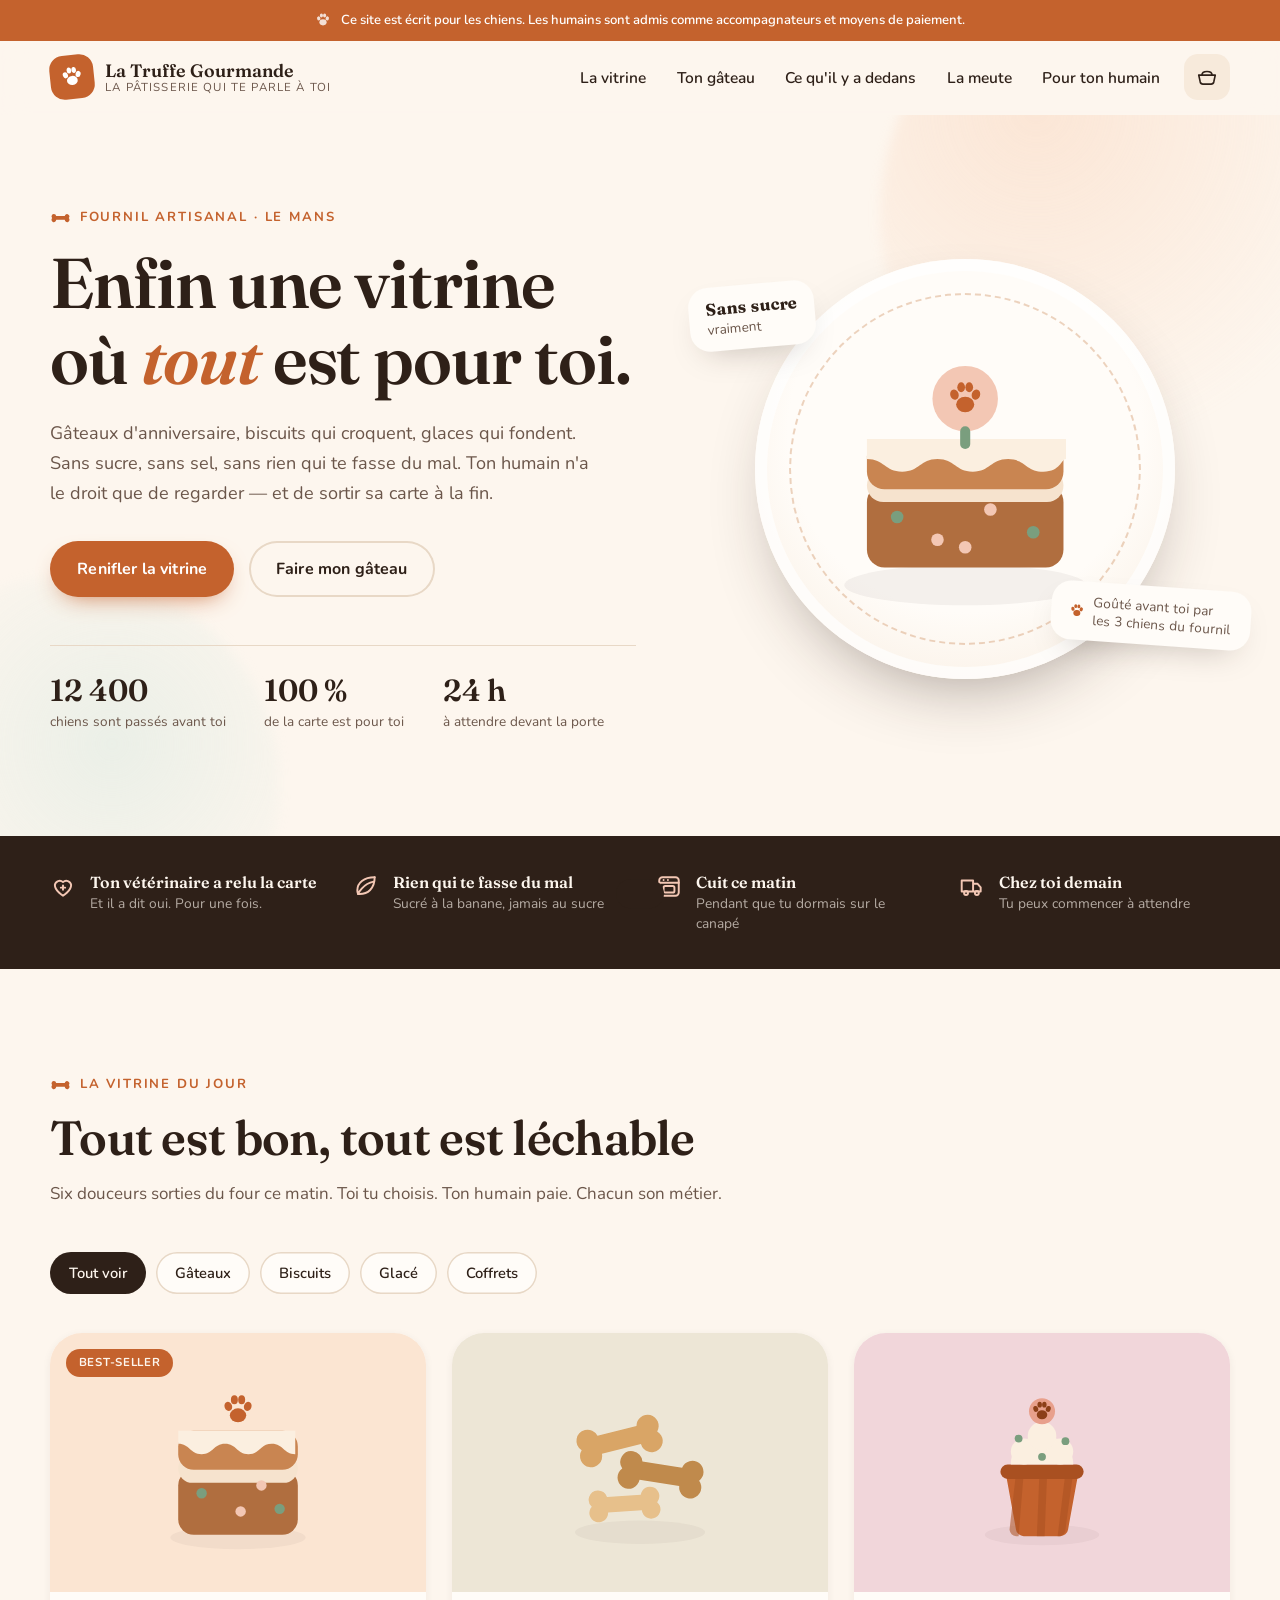
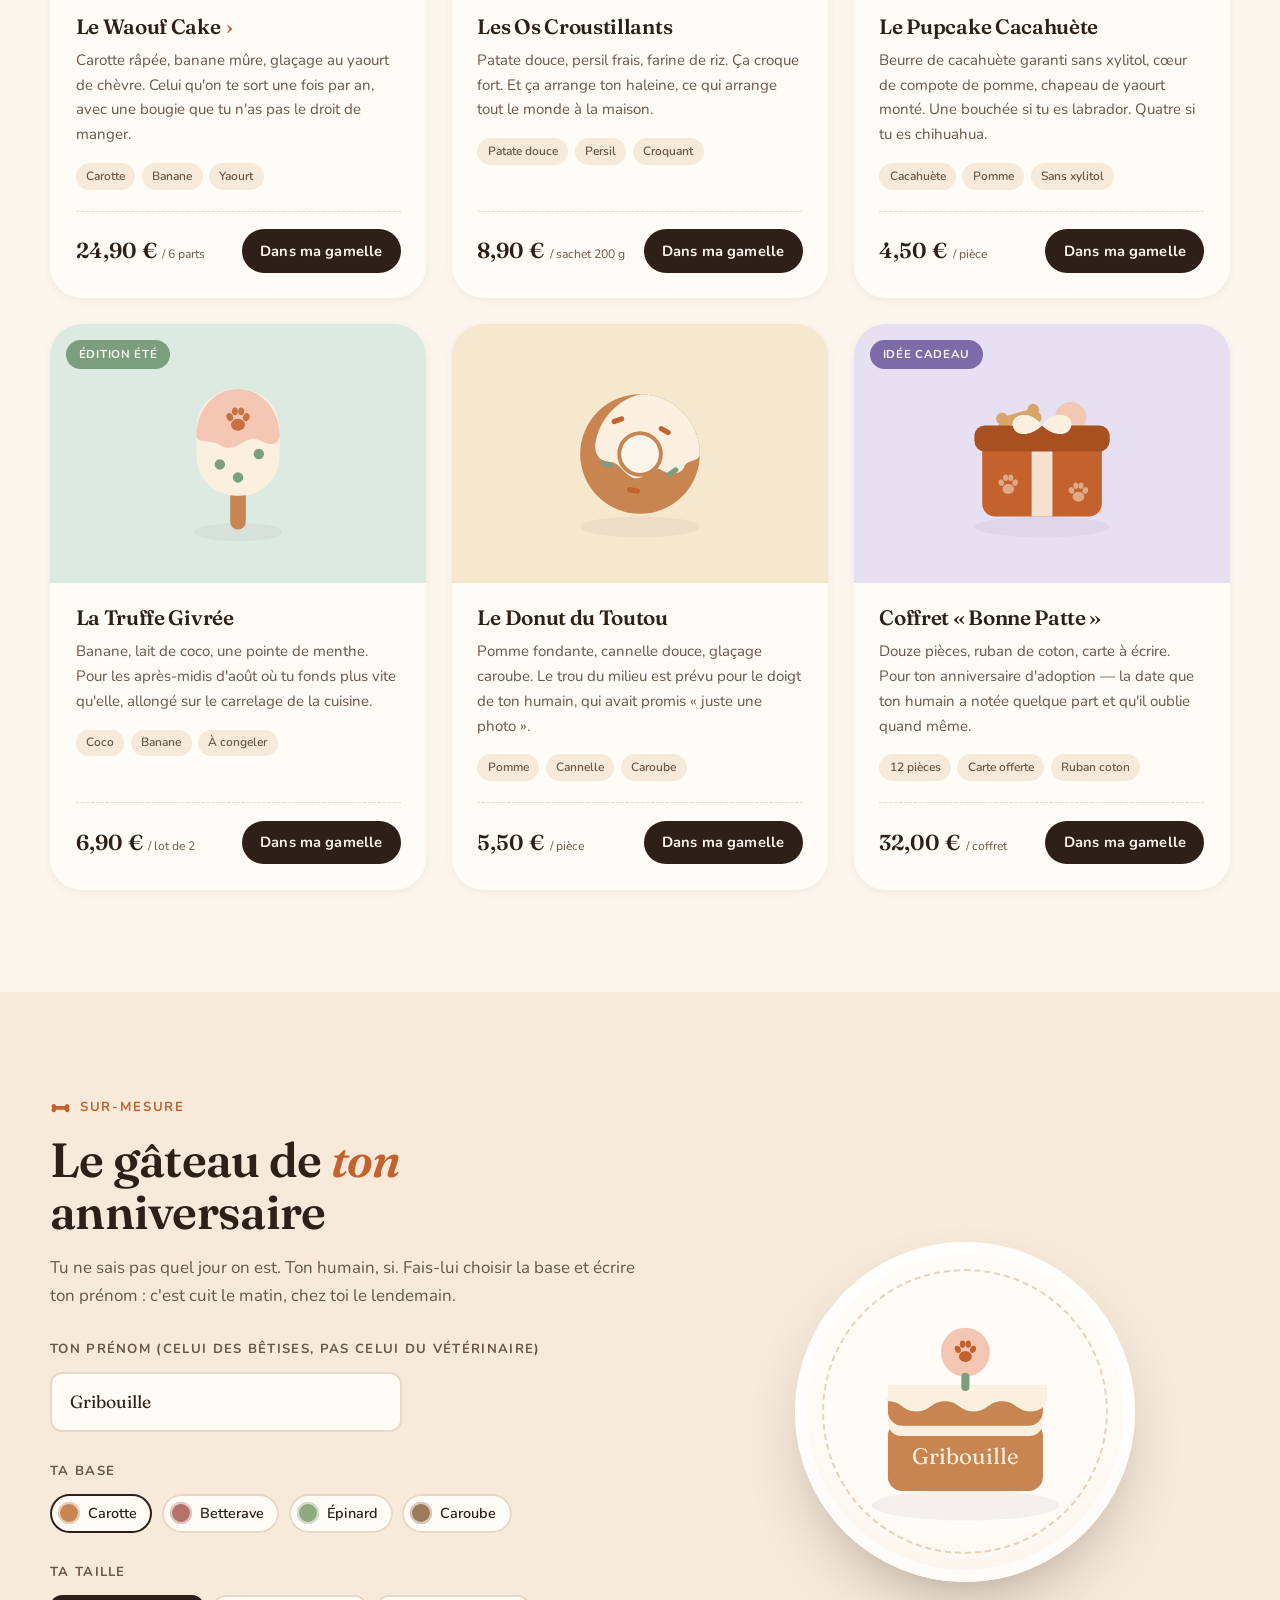
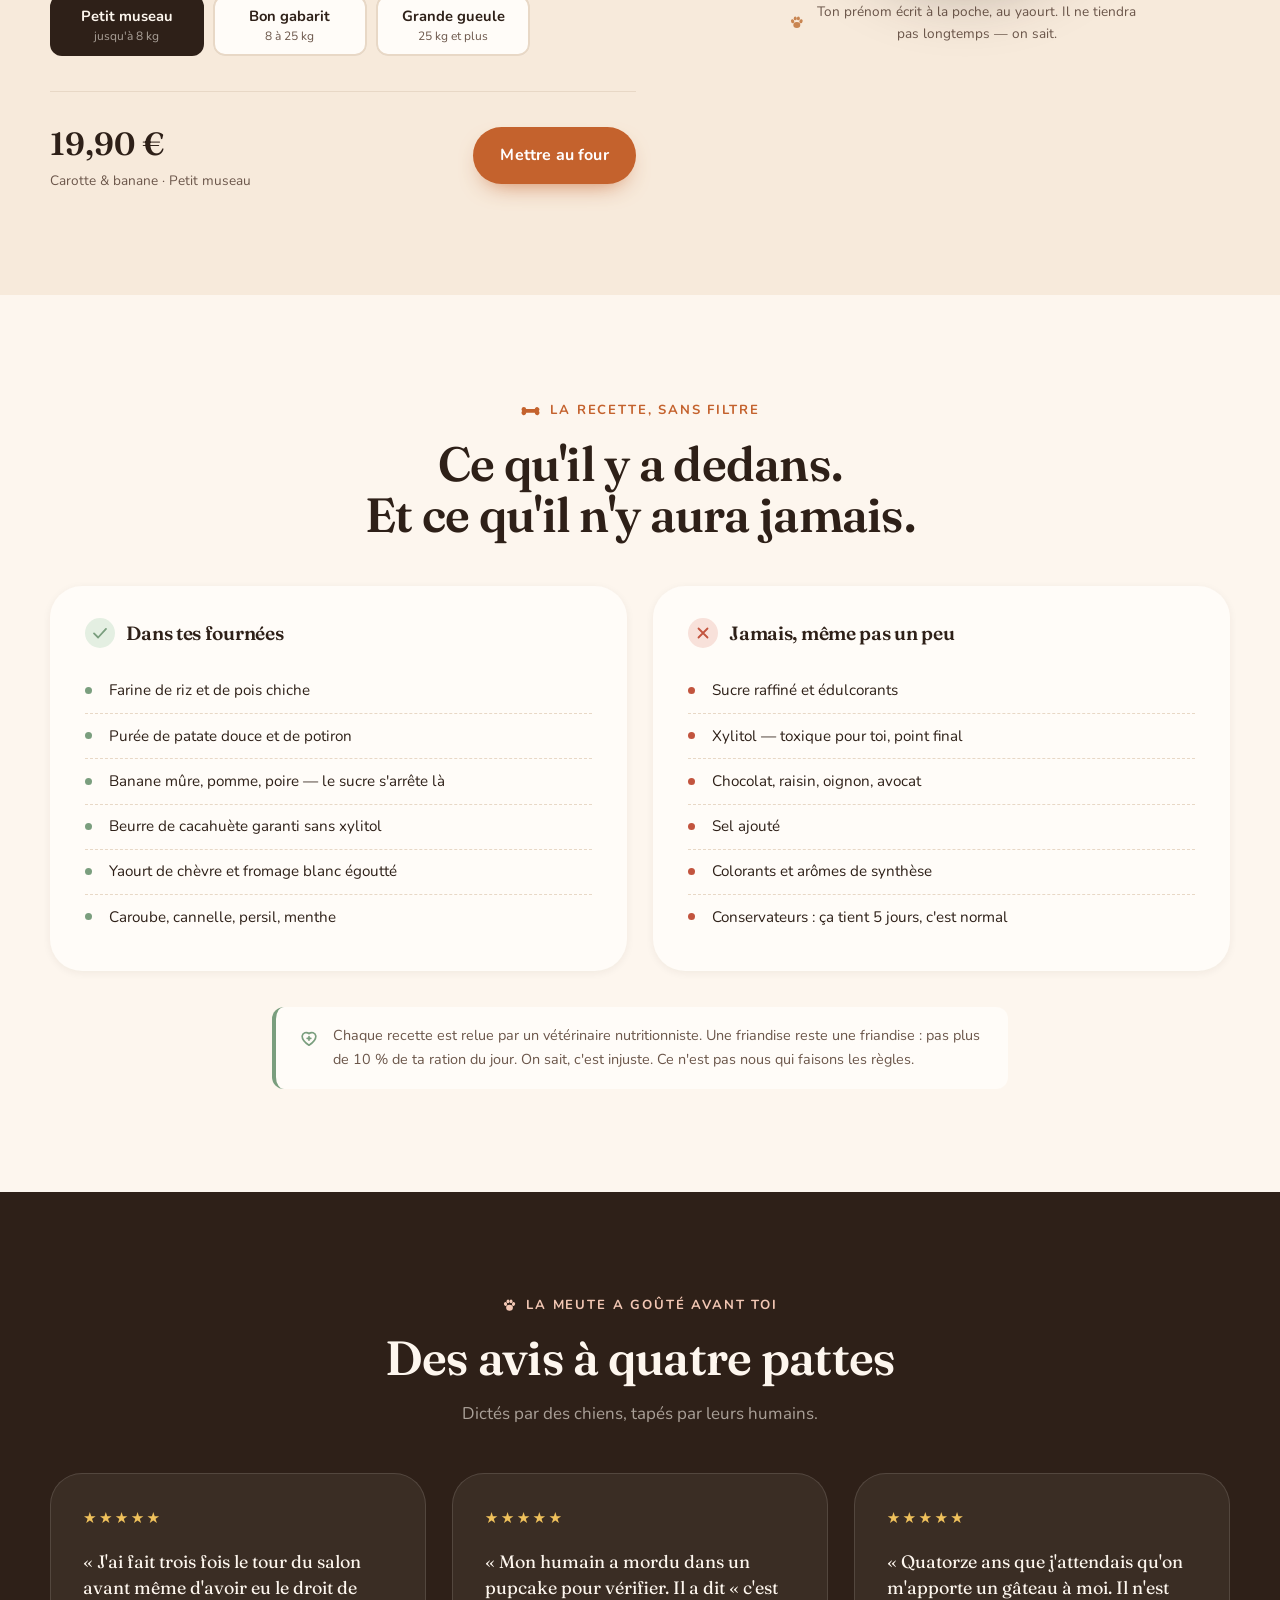
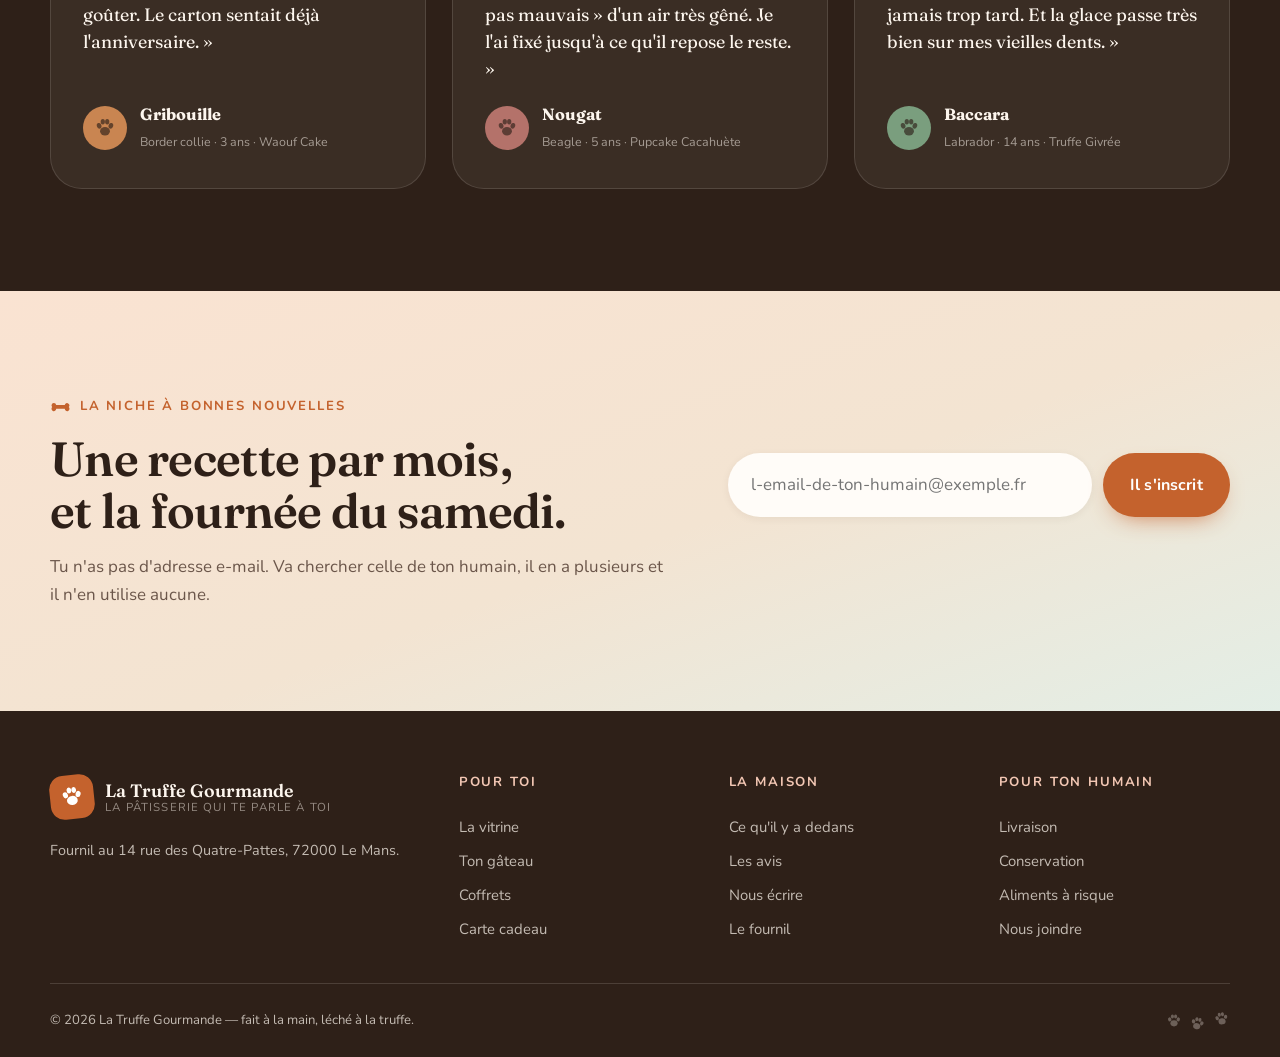
==== index.html @ 9fe6900f "Maquette du site La Truffe Gourmande Site e-commerce de patisseries pour chiens. Parti pris : le sit" ====
<!DOCTYPE html>
<html lang="fr">
<head>
<meta charset="utf-8">
<meta name="viewport" content="width=device-width, initial-scale=1">
<title>La Truffe Gourmande — La pâtisserie qui s'adresse aux chiens</title>
<meta name="description" content="Gâteaux d'anniversaire, biscuits et glaces cuisinés à la main. Sans sucre, sans sel. Le seul site de pâtisserie écrit pour les chiens — les humains servent à payer.">
<link rel="preconnect" href="https://fonts.googleapis.com">
<link rel="preconnect" href="https://fonts.gstatic.com" crossorigin>
<link href="https://fonts.googleapis.com/css2?family=Fraunces:opsz,wght@9..144,400;9..144,600;9..144,700&family=Nunito:wght@400;600;700&display=swap" rel="stylesheet">
<link rel="stylesheet" href="assets/css/style.css">
</head>
<body>

<!-- ============ SPRITE SVG ============ -->
<svg width="0" height="0" style="position:absolute" aria-hidden="true">
  <defs>
    <symbol id="i-paw" viewBox="0 0 24 24">
      <ellipse cx="12" cy="15.5" rx="5.4" ry="4.6"/>
      <ellipse cx="5.6" cy="9.6" rx="2.5" ry="3.1" transform="rotate(-18 5.6 9.6)"/>
      <ellipse cx="18.4" cy="9.6" rx="2.5" ry="3.1" transform="rotate(18 18.4 9.6)"/>
      <ellipse cx="9.6" cy="5.2" rx="2.3" ry="3"/>
      <ellipse cx="14.4" cy="5.2" rx="2.3" ry="3"/>
    </symbol>
    <symbol id="i-bone" viewBox="0 0 32 16">
      <path d="M6 2.2a3.6 3.6 0 0 0-2.6 6.1A3.6 3.6 0 1 0 9.5 11h13a3.6 3.6 0 1 0 6.1-2.7A3.6 3.6 0 1 0 22.5 5h-13A3.6 3.6 0 0 0 6 2.2Z"/>
    </symbol>
    <symbol id="i-vet" viewBox="0 0 24 24" fill="none" stroke="currentColor" stroke-width="1.8" stroke-linecap="round" stroke-linejoin="round">
      <path d="M12 21s-7.5-4.6-7.5-10A4.5 4.5 0 0 1 12 8.4 4.5 4.5 0 0 1 19.5 11c0 5.4-7.5 10-7.5 10Z"/>
      <path d="M12 11.5v4M10 13.5h4"/>
    </symbol>
    <symbol id="i-leaf" viewBox="0 0 24 24" fill="none" stroke="currentColor" stroke-width="1.8" stroke-linecap="round" stroke-linejoin="round">
      <path d="M20 4C10 4 4 9 4 16c0 2 .6 3.3.6 3.3S9 10 19 8"/><path d="M4.6 19.3C14 20 20 14 20 4"/>
    </symbol>
    <symbol id="i-oven" viewBox="0 0 24 24" fill="none" stroke="currentColor" stroke-width="1.8" stroke-linecap="round" stroke-linejoin="round">
      <rect x="3" y="4" width="18" height="17" rx="3"/><path d="M3 9h18M7 6.5h.01M11 6.5h.01"/><rect x="7" y="12" width="10" height="6" rx="1.5"/>
    </symbol>
    <symbol id="i-truck" viewBox="0 0 24 24" fill="none" stroke="currentColor" stroke-width="1.8" stroke-linecap="round" stroke-linejoin="round">
      <path d="M2.5 7h10.5v10H2.5zM13 10h4.2l2.8 3.2V17h-7z"/><circle cx="6.5" cy="18.5" r="1.8"/><circle cx="16.5" cy="18.5" r="1.8"/>
    </symbol>
    <symbol id="i-bowl" viewBox="0 0 24 24" fill="none" stroke="currentColor" stroke-width="1.8" stroke-linecap="round" stroke-linejoin="round">
      <path d="M3 10h18l-1.6 7.4a3 3 0 0 1-2.9 2.3H7.5a3 3 0 0 1-2.9-2.3Z"/>
      <path d="M6.5 10c0-2.5 2.5-4 5.5-4s5.5 1.5 5.5 4"/>
    </symbol>
    <symbol id="i-check" viewBox="0 0 24 24" fill="none" stroke="currentColor" stroke-width="2.4" stroke-linecap="round" stroke-linejoin="round"><path d="M4 12.5 9.5 18 20 6.5"/></symbol>
    <symbol id="i-cross" viewBox="0 0 24 24" fill="none" stroke="currentColor" stroke-width="2.4" stroke-linecap="round" stroke-linejoin="round"><path d="M6 6l12 12M18 6 6 18"/></symbol>
    <symbol id="i-lock" viewBox="0 0 24 24" fill="none" stroke="currentColor" stroke-width="1.8" stroke-linecap="round" stroke-linejoin="round">
      <rect x="4" y="10" width="16" height="11" rx="2"/><path d="M8 10V7a4 4 0 0 1 8 0v3"/>
    </symbol>
  </defs>
</svg>

<a class="skip" href="#vitrine">Aller à la vitrine</a>

<!-- ============ BANDEAU CONCEPT ============ -->
<p class="strip">
  <svg class="ico"><use href="#i-paw"/></svg>
  Ce site est écrit pour les chiens. Les humains sont admis comme accompagnateurs et moyens de paiement.
</p>

<!-- ============ HEADER ============ -->
<header class="header" id="top">
  <div class="wrap header__in">
    <a class="brand" href="#top" aria-label="La Truffe Gourmande, accueil">
      <span class="brand__mark"><svg><use href="#i-paw"/></svg></span>
      <span class="brand__txt">
        <strong>La Truffe Gourmande</strong>
        <small>la pâtisserie qui te parle à toi</small>
      </span>
    </a>

    <nav class="nav" id="nav" aria-label="Navigation principale">
      <a href="#vitrine">La vitrine</a>
      <a href="#surmesure">Ton gâteau</a>
      <a href="#recette">Ce qu'il y a dedans</a>
      <a href="#meute">La meute</a>
      <a href="pour-ton-humain.html">Pour ton humain</a>
    </nav>

    <div class="header__actions">
      <button class="cart" id="cart" aria-label="Ouvrir ma gamelle">
        <svg><use href="#i-bowl"/></svg>
        <span class="cart__count" id="cartCount">0</span>
      </button>
      <button class="burger" id="burger" aria-label="Ouvrir le menu" aria-expanded="false"><span></span><span></span><span></span></button>
    </div>
  </div>
</header>

<main>

<!-- ============ HERO ============ -->
<section class="hero">
  <div class="hero__blob hero__blob--a"></div>
  <div class="hero__blob hero__blob--b"></div>

  <div class="wrap hero__in">
    <div class="hero__copy">
      <p class="eyebrow"><svg class="ico ico--bone"><use href="#i-bone"/></svg> Fournil artisanal &middot; Le Mans</p>
      <h1>Enfin une vitrine<br>où <em>tout</em> est pour toi.</h1>
      <p class="lead">Gâteaux d'anniversaire, biscuits qui croquent, glaces qui fondent. Sans sucre, sans sel, sans rien qui te fasse du mal. Ton humain n'a le droit que de regarder — et de sortir sa carte à la fin.</p>
      <div class="hero__cta">
        <a class="btn btn--primary" href="#vitrine">Renifler la vitrine</a>
        <a class="btn btn--ghost" href="#surmesure">Faire mon gâteau</a>
      </div>
      <dl class="hero__stats">
        <div><dt>12 400</dt><dd>chiens sont passés avant toi</dd></div>
        <div><dt>100 %</dt><dd>de la carte est pour toi</dd></div>
        <div><dt>24 h</dt><dd>à attendre devant la porte</dd></div>
      </dl>
    </div>

    <div class="hero__art" aria-hidden="true">
      <div class="plate">
        <svg class="cake" viewBox="0 0 240 240">
          <ellipse cx="120" cy="212" rx="96" ry="16" fill="rgba(46,32,24,.05)"/>
          <rect x="42" y="132" width="156" height="66" rx="14" fill="#B06E3F"/>
          <rect x="42" y="120" width="156" height="26" rx="13" fill="#F6E3CE"/>
          <rect x="42" y="96" width="156" height="40" rx="14" fill="#C98551"/>
          <path d="M42 112c14 0 14 10 28 10s14-10 28-10 14 10 28 10 14-10 28-10 14 10 28 10 14-10 18-10v-16H42Z" fill="#FBEFE0"/>
          <circle cx="120" cy="64" r="26" fill="#F3C7B4"/>
          <use href="#i-paw" x="104" y="48" width="32" height="32" fill="#C4622D"/>
          <rect x="116" y="86" width="8" height="18" rx="4" fill="#7A9E7E"/>
          <g fill="#7A9E7E"><circle cx="66" cy="158" r="5"/><circle cx="174" cy="170" r="5"/></g>
          <g fill="#F3C7B4"><circle cx="98" cy="176" r="5"/><circle cx="140" cy="152" r="5"/><circle cx="120" cy="182" r="5"/></g>
        </svg>
      </div>
      <div class="badge-float badge-float--1"><strong>Sans sucre</strong><span>vraiment</span></div>
      <div class="badge-float badge-float--2"><svg class="ico"><use href="#i-paw"/></svg><span>Goûté avant toi par les 3 chiens du fournil</span></div>
    </div>
  </div>
</section>

<!-- ============ BANDEAU CONFIANCE ============ -->
<section class="trust" aria-label="Nos engagements">
  <div class="wrap trust__grid">
    <div class="trust__item"><svg class="ico"><use href="#i-vet"/></svg><p><strong>Ton vétérinaire a relu la carte</strong>Et il a dit oui. Pour une fois.</p></div>
    <div class="trust__item"><svg class="ico"><use href="#i-leaf"/></svg><p><strong>Rien qui te fasse du mal</strong>Sucré à la banane, jamais au sucre</p></div>
    <div class="trust__item"><svg class="ico"><use href="#i-oven"/></svg><p><strong>Cuit ce matin</strong>Pendant que tu dormais sur le canapé</p></div>
    <div class="trust__item"><svg class="ico"><use href="#i-truck"/></svg><p><strong>Chez toi demain</strong>Tu peux commencer à attendre</p></div>
  </div>
</section>

<!-- ============ VITRINE ============ -->
<section class="section" id="vitrine">
  <div class="wrap">
    <header class="sec-head">
      <p class="eyebrow"><svg class="ico ico--bone"><use href="#i-bone"/></svg> La vitrine du jour</p>
      <h2>Tout est bon, tout est léchable</h2>
      <p class="sec-head__lead">Six douceurs sorties du four ce matin. Toi tu choisis. Ton humain paie. Chacun son métier.</p>
    </header>

    <div class="filters" role="tablist" aria-label="Filtrer les pâtisseries">
      <button class="chip is-on" data-filter="all" role="tab" aria-selected="true">Tout voir</button>
      <button class="chip" data-filter="gateau" role="tab" aria-selected="false">Gâteaux</button>
      <button class="chip" data-filter="biscuit" role="tab" aria-selected="false">Biscuits</button>
      <button class="chip" data-filter="glace" role="tab" aria-selected="false">Glacé</button>
      <button class="chip" data-filter="coffret" role="tab" aria-selected="false">Coffrets</button>
    </div>

    <div class="grid" id="grid">

      <article class="card reveal" data-cat="gateau">
        <div class="card__media" style="--tint:#FBE5D2">
          <span class="tag tag--hot">Best-seller</span>
          <svg viewBox="0 0 160 160" aria-hidden="true">
            <ellipse cx="80" cy="138" rx="52" ry="9" fill="rgba(46,32,24,.045)"/>
            <rect x="34" y="86" width="92" height="50" rx="12" fill="#B06E3F"/>
            <rect x="34" y="74" width="92" height="22" rx="11" fill="#F6E3CE"/>
            <rect x="34" y="56" width="92" height="30" rx="12" fill="#C98551"/>
            <path d="M34 66c9 0 9 8 18 8s9-8 18-8 9 8 18 8 9-8 18-8 9 8 18 8V56H34Z" fill="#FBEFE0"/>
            <use href="#i-paw" x="66" y="26" width="28" height="28" fill="#C4622D"/>
            <g fill="#7A9E7E"><circle cx="52" cy="104" r="4"/><circle cx="112" cy="116" r="4"/></g>
            <g fill="#F3C7B4"><circle cx="82" cy="118" r="4"/><circle cx="98" cy="98" r="4"/></g>
          </svg>
        </div>
        <div class="card__body">
          <h3><a class="card__link" href="produit-waouf-cake.html">Le Waouf Cake</a></h3>
          <p>Carotte râpée, banane mûre, glaçage au yaourt de chèvre. Celui qu'on te sort une fois par an, avec une bougie que tu n'as pas le droit de manger.</p>
          <ul class="chips-mini"><li>Carotte</li><li>Banane</li><li>Yaourt</li></ul>
          <div class="card__foot">
            <span class="price">24,90 €<small>/ 6 parts</small></span>
            <button class="btn btn--small add" data-name="Waouf Cake" data-price="24,90">Dans ma gamelle</button>
          </div>
        </div>
      </article>

      <article class="card reveal" data-cat="biscuit">
        <div class="card__media" style="--tint:#EDE6D6">
          <svg viewBox="0 0 160 160" aria-hidden="true">
            <ellipse cx="80" cy="134" rx="50" ry="9" fill="rgba(46,32,24,.045)"/>
            <g transform="rotate(-14 64 63)"><use href="#i-bone" x="26" y="44" width="76" height="38" fill="#D9A566"/></g>
            <g transform="rotate(9 96 89)"><use href="#i-bone" x="58" y="70" width="76" height="38" fill="#C08A4C"/></g>
            <g transform="rotate(-4 68 112)"><use href="#i-bone" x="36" y="96" width="64" height="32" fill="#E7C08B"/></g>
          </svg>
        </div>
        <div class="card__body">
          <h3>Les Os Croustillants</h3>
          <p>Patate douce, persil frais, farine de riz. Ça croque fort. Et ça arrange ton haleine, ce qui arrange tout le monde à la maison.</p>
          <ul class="chips-mini"><li>Patate douce</li><li>Persil</li><li>Croquant</li></ul>
          <div class="card__foot">
            <span class="price">8,90 €<small>/ sachet 200 g</small></span>
            <button class="btn btn--small add" data-name="Os Croustillants" data-price="8,90">Dans ma gamelle</button>
          </div>
        </div>
      </article>

      <article class="card reveal" data-cat="gateau">
        <div class="card__media" style="--tint:#F1D6DA">
          <svg viewBox="0 0 160 160" aria-hidden="true">
            <ellipse cx="80" cy="136" rx="44" ry="8" fill="rgba(46,32,24,.045)"/>
            <path d="M52 88h56l-8 44a6 6 0 0 1-6 5H66a6 6 0 0 1-6-5Z" fill="#C4622D"/>
            <path d="M60 88h6l-4 49h-2a6 6 0 0 1-5-5Zm18 0h6l-2 49h-6Zm20 0h6l-6 44a6 6 0 0 1-4 5h-2Z" fill="#A95021" opacity=".55"/>
            <rect x="48" y="82" width="64" height="11" rx="5.5" fill="#A95021"/>
            <path d="M56 82c0-14 10-22 24-22s24 8 24 22Z" fill="#FBEFE0"/>
            <circle cx="66" cy="72" r="10" fill="#FBEFE0"/><circle cx="94" cy="72" r="10" fill="#FBEFE0"/>
            <circle cx="80" cy="60" r="11" fill="#FBEFE0"/>
            <circle cx="80" cy="41" r="10" fill="#E8A08C"/>
            <use href="#i-paw" x="71" y="32" width="18" height="18" fill="#8C3F18"/>
            <g fill="#7A9E7E"><circle cx="62" cy="62" r="3"/><circle cx="98" cy="64" r="3"/><circle cx="80" cy="76" r="3"/></g>
          </svg>
        </div>
        <div class="card__body">
          <h3>Le Pupcake Cacahuète</h3>
          <p>Beurre de cacahuète garanti sans xylitol, cœur de compote de pomme, chapeau de yaourt monté. Une bouchée si tu es labrador. Quatre si tu es chihuahua.</p>
          <ul class="chips-mini"><li>Cacahuète</li><li>Pomme</li><li>Sans xylitol</li></ul>
          <div class="card__foot">
            <span class="price">4,50 €<small>/ pièce</small></span>
            <button class="btn btn--small add" data-name="Pupcake Cacahuète" data-price="4,50">Dans ma gamelle</button>
          </div>
        </div>
      </article>

      <article class="card reveal" data-cat="glace">
        <div class="card__media" style="--tint:#DCEAE2">
          <span class="tag tag--new">Édition été</span>
          <svg viewBox="0 0 160 160" aria-hidden="true">
            <ellipse cx="80" cy="140" rx="34" ry="7" fill="rgba(46,32,24,.045)"/>
            <rect x="74" y="104" width="12" height="34" rx="6" fill="#C98551"/>
            <rect x="48" y="30" width="64" height="82" rx="30" fill="#FBEFE0"/>
            <path d="M48 66c0-20 14-36 32-36s32 16 32 36c0 6-6 8-12 5s-10-4-16 0-12 6-18 2-18-1-18-7Z" fill="#F3C7B4"/>
            <g fill="#7A9E7E"><circle cx="66" cy="88" r="4"/><circle cx="96" cy="80" r="4"/><circle cx="80" cy="98" r="4"/></g>
            <use href="#i-paw" x="68" y="42" width="24" height="24" fill="#C4622D" opacity=".85"/>
          </svg>
        </div>
        <div class="card__body">
          <h3>La Truffe Givrée</h3>
          <p>Banane, lait de coco, une pointe de menthe. Pour les après-midis d'août où tu fonds plus vite qu'elle, allongé sur le carrelage de la cuisine.</p>
          <ul class="chips-mini"><li>Coco</li><li>Banane</li><li>À congeler</li></ul>
          <div class="card__foot">
            <span class="price">6,90 €<small>/ lot de 2</small></span>
            <button class="btn btn--small add" data-name="Truffe Givrée" data-price="6,90">Dans ma gamelle</button>
          </div>
        </div>
      </article>

      <article class="card reveal" data-cat="biscuit">
        <div class="card__media" style="--tint:#F6E7CF">
          <svg viewBox="0 0 160 160" aria-hidden="true">
            <ellipse cx="80" cy="136" rx="46" ry="8" fill="rgba(46,32,24,.045)"/>
            <circle cx="80" cy="80" r="46" fill="#C98551"/>
            <path d="M80 34a46 46 0 0 1 46 46c0 6-10 4-12 10s-12 6-18 2-14 10-22 6-10-12-18-12-12-8-10-16a46 46 0 0 1 34-36Z" fill="#FBEFE0"/>
            <circle cx="80" cy="80" r="16" fill="#FDF6EE"/>
            <circle cx="80" cy="80" r="16" fill="none" stroke="#C98551" stroke-width="3"/>
            <g fill="#C4622D"><rect x="58" y="52" width="10" height="4" rx="2" transform="rotate(-20 63 54)"/><rect x="94" y="60" width="10" height="4" rx="2" transform="rotate(30 99 62)"/><rect x="70" y="106" width="10" height="4" rx="2" transform="rotate(12 75 108)"/></g>
            <g fill="#7A9E7E"><rect x="100" y="92" width="10" height="4" rx="2" transform="rotate(-35 105 94)"/><rect x="50" y="86" width="10" height="4" rx="2" transform="rotate(18 55 88)"/></g>
          </svg>
        </div>
        <div class="card__body">
          <h3>Le Donut du Toutou</h3>
          <p>Pomme fondante, cannelle douce, glaçage caroube. Le trou du milieu est prévu pour le doigt de ton humain, qui avait promis « juste une photo ».</p>
          <ul class="chips-mini"><li>Pomme</li><li>Cannelle</li><li>Caroube</li></ul>
          <div class="card__foot">
            <span class="price">5,50 €<small>/ pièce</small></span>
            <button class="btn btn--small add" data-name="Donut du Toutou" data-price="5,50">Dans ma gamelle</button>
          </div>
        </div>
      </article>

      <article class="card reveal" data-cat="coffret">
        <div class="card__media" style="--tint:#E7DFF2">
          <span class="tag tag--gift">Idée cadeau</span>
          <svg viewBox="0 0 160 160" aria-hidden="true">
            <ellipse cx="80" cy="136" rx="52" ry="8" fill="rgba(46,32,24,.045)"/>
            <g transform="rotate(-16 62 52)"><use href="#i-bone" x="42" y="42" width="40" height="20" fill="#D9A566"/></g>
            <circle cx="102" cy="52" r="12" fill="#F3C7B4"/>
            <rect x="34" y="66" width="92" height="62" rx="10" fill="#C4622D"/>
            <rect x="72" y="66" width="16" height="62" fill="#FBEFE0" opacity=".9"/>
            <rect x="28" y="58" width="104" height="20" rx="8" fill="#A95021"/>
            <path d="M80 58c-10-14-26-8-22 2 3 7 14 6 22-2Zm0 0c10-14 26-8 22 2-3 7-14 6-22-2Z" fill="#FBEFE0"/>
            <use href="#i-paw" x="44" y="94" width="20" height="20" fill="#FBEFE0" opacity=".5"/>
            <use href="#i-paw" x="98" y="100" width="20" height="20" fill="#FBEFE0" opacity=".5"/>
          </svg>
        </div>
        <div class="card__body">
          <h3>Coffret « Bonne Patte »</h3>
          <p>Douze pièces, ruban de coton, carte à écrire. Pour ton anniversaire d'adoption — la date que ton humain a notée quelque part et qu'il oublie quand même.</p>
          <ul class="chips-mini"><li>12 pièces</li><li>Carte offerte</li><li>Ruban coton</li></ul>
          <div class="card__foot">
            <span class="price">32,00 €<small>/ coffret</small></span>
            <button class="btn btn--small add" data-name="Coffret Bonne Patte" data-price="32,00">Dans ma gamelle</button>
          </div>
        </div>
      </article>

    </div>
  </div>
</section>

<!-- ============ SUR-MESURE ============ -->
<section class="section section--alt" id="surmesure">
  <div class="wrap builder">
    <div class="builder__copy">
      <p class="eyebrow"><svg class="ico ico--bone"><use href="#i-bone"/></svg> Sur-mesure</p>
      <h2>Le gâteau de <em>ton</em> anniversaire</h2>
      <p class="sec-head__lead">Tu ne sais pas quel jour on est. Ton humain, si. Fais-lui choisir la base et écrire ton prénom : c'est cuit le matin, chez toi le lendemain.</p>

      <div class="field">
        <label for="dogName">Ton prénom (celui des bêtises, pas celui du vétérinaire)</label>
        <input id="dogName" type="text" maxlength="12" placeholder="Gribouille" value="Gribouille" autocomplete="off">
      </div>

      <fieldset class="field">
        <legend>Ta base</legend>
        <div class="swatches" id="swatches">
          <button class="swatch is-on" data-base="#C98551" data-top="#FBEFE0" data-label="Carotte &amp; banane"><i style="background:#C98551"></i>Carotte</button>
          <button class="swatch" data-base="#B4726A" data-top="#F7DFE3" data-label="Betterave &amp; pomme"><i style="background:#B4726A"></i>Betterave</button>
          <button class="swatch" data-base="#8FA97F" data-top="#E9F0E2" data-label="Épinard &amp; poire"><i style="background:#8FA97F"></i>Épinard</button>
          <button class="swatch" data-base="#9C7B5A" data-top="#F1E2CE" data-label="Caroube &amp; cacahuète"><i style="background:#9C7B5A"></i>Caroube</button>
        </div>
      </fieldset>

      <fieldset class="field">
        <legend>Ta taille</legend>
        <div class="sizes" id="sizes">
          <button class="size is-on" data-price="19,90" data-label="Petit museau">Petit museau<small>jusqu'à 8 kg</small></button>
          <button class="size" data-price="26,90" data-label="Bon gabarit">Bon gabarit<small>8 à 25 kg</small></button>
          <button class="size" data-price="34,90" data-label="Grande gueule">Grande gueule<small>25 kg et plus</small></button>
        </div>
      </fieldset>

      <div class="builder__foot">
        <div>
          <span class="price price--lg" id="buildPrice">19,90 €</span>
          <small id="buildLabel">Carotte &amp; banane · Petit museau</small>
        </div>
        <button class="btn btn--primary add" id="buildAdd" data-name="Ton gâteau sur-mesure" data-price="19,90">Mettre au four</button>
      </div>
    </div>

    <div class="builder__preview">
      <div class="plate plate--sm">
        <svg class="cake" viewBox="0 0 240 240" aria-hidden="true">
          <ellipse cx="120" cy="212" rx="92" ry="15" fill="rgba(46,32,24,.05)"/>
          <rect x="44" y="130" width="152" height="68" rx="14" id="pBase1" fill="#C98551"/>
          <rect x="44" y="118" width="152" height="26" rx="13" id="pCream" fill="#FBEFE0"/>
          <rect x="44" y="94" width="152" height="40" rx="14" id="pBase2" fill="#C98551"/>
          <path id="pDrip" d="M44 110c14 0 14 10 28 10s14-10 28-10 14 10 28 10 14-10 28-10 14 10 28 10 14-10 16-10V94H44Z" fill="#FBEFE0"/>
          <circle cx="120" cy="62" r="24" fill="#F3C7B4"/>
          <use href="#i-paw" x="106" y="48" width="28" height="28" fill="#C4622D"/>
          <rect x="116" y="82" width="8" height="18" rx="4" fill="#7A9E7E"/>
          <text id="pName" x="120" y="172" text-anchor="middle" font-family="Fraunces, Georgia, serif" font-size="26" fill="#FBEFE0">Gribouille</text>
        </svg>
      </div>
      <p class="builder__note"><svg class="ico"><use href="#i-paw"/></svg> Ton prénom écrit à la poche, au yaourt. Il ne tiendra pas longtemps — on sait.</p>
    </div>
  </div>
</section>

<!-- ============ INGREDIENTS ============ -->
<section class="section" id="recette">
  <div class="wrap">
    <header class="sec-head sec-head--center">
      <p class="eyebrow"><svg class="ico ico--bone"><use href="#i-bone"/></svg> La recette, sans filtre</p>
      <h2>Ce qu'il y a dedans.<br>Et ce qu'il n'y aura jamais.</h2>
    </header>

    <div class="lists">
      <div class="list list--yes">
        <h3><svg class="ico"><use href="#i-check"/></svg> Dans tes fournées</h3>
        <ul>
          <li>Farine de riz et de pois chiche</li>
          <li>Purée de patate douce et de potiron</li>
          <li>Banane mûre, pomme, poire — le sucre s'arrête là</li>
          <li>Beurre de cacahuète garanti sans xylitol</li>
          <li>Yaourt de chèvre et fromage blanc égoutté</li>
          <li>Caroube, cannelle, persil, menthe</li>
        </ul>
      </div>
      <div class="list list--no">
        <h3><svg class="ico"><use href="#i-cross"/></svg> Jamais, même pas un peu</h3>
        <ul>
          <li>Sucre raffiné et édulcorants</li>
          <li>Xylitol — toxique pour toi, point final</li>
          <li>Chocolat, raisin, oignon, avocat</li>
          <li>Sel ajouté</li>
          <li>Colorants et arômes de synthèse</li>
          <li>Conservateurs : ça tient 5 jours, c'est normal</li>
        </ul>
      </div>
    </div>

    <p class="note-vet"><svg class="ico"><use href="#i-vet"/></svg> Chaque recette est relue par un vétérinaire nutritionniste. Une friandise reste une friandise : pas plus de 10 % de ta ration du jour. On sait, c'est injuste. Ce n'est pas nous qui faisons les règles.</p>
  </div>
</section>

<!-- ============ AVIS ============ -->
<section class="section section--dark" id="meute">
  <div class="wrap">
    <header class="sec-head sec-head--center">
      <p class="eyebrow"><svg class="ico"><use href="#i-paw"/></svg> La meute a goûté avant toi</p>
      <h2>Des avis à quatre pattes</h2>
      <p class="sec-head__lead">Dictés par des chiens, tapés par leurs humains.</p>
    </header>

    <div class="quotes">
      <figure class="quote reveal">
        <div class="stars" aria-label="5 sur 5">★★★★★</div>
        <blockquote>J'ai fait trois fois le tour du salon avant même d'avoir eu le droit de goûter. Le carton sentait déjà l'anniversaire.</blockquote>
        <figcaption><span class="avatar" style="--tint:#C98551"><svg><use href="#i-paw"/></svg></span><div><strong>Gribouille</strong><small>Border collie · 3 ans · Waouf Cake</small></div></figcaption>
      </figure>
      <figure class="quote reveal">
        <div class="stars" aria-label="5 sur 5">★★★★★</div>
        <blockquote>Mon humain a mordu dans un pupcake pour vérifier. Il a dit « c'est pas mauvais » d'un air très gêné. Je l'ai fixé jusqu'à ce qu'il repose le reste.</blockquote>
        <figcaption><span class="avatar" style="--tint:#B4726A"><svg><use href="#i-paw"/></svg></span><div><strong>Nougat</strong><small>Beagle · 5 ans · Pupcake Cacahuète</small></div></figcaption>
      </figure>
      <figure class="quote reveal">
        <div class="stars" aria-label="5 sur 5">★★★★★</div>
        <blockquote>Quatorze ans que j'attendais qu'on m'apporte un gâteau à moi. Il n'est jamais trop tard. Et la glace passe très bien sur mes vieilles dents.</blockquote>
        <figcaption><span class="avatar" style="--tint:#7A9E7E"><svg><use href="#i-paw"/></svg></span><div><strong>Baccara</strong><small>Labrador · 14 ans · Truffe Givrée</small></div></figcaption>
      </figure>
    </div>
  </div>
</section>

<!-- ============ NEWSLETTER ============ -->
<section class="section newsletter" id="niche">
  <div class="wrap news__in">
    <div>
      <p class="eyebrow"><svg class="ico ico--bone"><use href="#i-bone"/></svg> La niche à bonnes nouvelles</p>
      <h2>Une recette par mois,<br>et la fournée du samedi.</h2>
      <p class="sec-head__lead">Tu n'as pas d'adresse e-mail. Va chercher celle de ton humain, il en a plusieurs et il n'en utilise aucune.</p>
    </div>
    <form class="news__form" id="newsForm" novalidate>
      <label class="sr-only" for="email">L'e-mail de ton humain</label>
      <input id="email" type="email" placeholder="l-email-de-ton-humain@exemple.fr" required>
      <button class="btn btn--primary" type="submit">Il s'inscrit</button>
      <p class="news__msg" id="newsMsg" role="status"></p>
    </form>
  </div>
</section>

</main>

<!-- ============ FOOTER ============ -->
<footer class="footer">
  <div class="wrap footer__grid">
    <div class="footer__brand">
      <a class="brand brand--light" href="#top">
        <span class="brand__mark"><svg><use href="#i-paw"/></svg></span>
        <span class="brand__txt"><strong>La Truffe Gourmande</strong><small>la pâtisserie qui te parle à toi</small></span>
      </a>
      <p>Fournil au 14 rue des Quatre-Pattes, 72000 Le Mans.</p>
    </div>
    <nav aria-label="Boutique"><h4>Pour toi</h4><a href="#vitrine">La vitrine</a><a href="#surmesure">Ton gâteau</a><a href="#vitrine">Coffrets</a><a href="#vitrine">Carte cadeau</a></nav>
    <nav aria-label="La maison"><h4>La maison</h4><a href="#recette">Ce qu'il y a dedans</a><a href="#meute">Les avis</a><a href="#niche">Nous écrire</a><a href="#top">Le fournil</a></nav>
    <nav aria-label="Pour les humains"><h4>Pour ton humain</h4><a href="pour-ton-humain.html#livraison">Livraison</a><a href="pour-ton-humain.html#conservation">Conservation</a><a href="pour-ton-humain.html#toxiques">Aliments à risque</a><a href="pour-ton-humain.html#contact">Nous joindre</a></nav>
  </div>
  <div class="wrap footer__bar">
    <p>© 2026 La Truffe Gourmande — fait à la main, léché à la truffe.</p>
    <p class="footer__paws"><svg class="ico"><use href="#i-paw"/></svg><svg class="ico"><use href="#i-paw"/></svg><svg class="ico"><use href="#i-paw"/></svg></p>
  </div>
</footer>

<!-- ============ TUNNEL DE COMMANDE ============ -->
<div class="sheet" id="sheet" hidden>
  <div class="sheet__backdrop" data-close></div>

  <div class="sheet__panel" id="sheetPanel" role="dialog" aria-modal="true" aria-labelledby="sheetTitle">
    <button class="sheet__close" data-close aria-label="Fermer">
      <svg class="ico"><use href="#i-cross"/></svg>
    </button>

    <ol class="steps" id="steps" aria-hidden="true">
      <li data-for="1">Ta gamelle</li>
      <li data-for="2">La route</li>
      <li data-for="3">Ton humain</li>
    </ol>

    <!-- Étape 1 : la gamelle -->
    <section class="step is-on" data-step="1">
      <h2 id="sheetTitle">Ta gamelle</h2>
      <p class="step__lead" id="recapLead">Voilà ce que tu as réussi à faire tomber dedans.</p>

      <ul class="recap" id="recap"></ul>

      <div class="recap__total">
        <span>Total</span>
        <strong id="recapTotal">0,00 €</strong>
      </div>
      <p class="recap__ship"><svg class="ico"><use href="#i-truck"/></svg> Livraison offerte dès 35 € — sinon 4,90 €, et ce n'est pas toi qui paies.</p>

      <div class="step__foot">
        <button class="btn btn--primary" data-go="2" id="toStep2">C'est tout ce que je veux</button>
      </div>
    </section>

    <!-- Étape 2 : l'adresse -->
    <section class="step" data-step="2">
      <h2>Où est-ce qu'on livre ?</h2>
      <p class="step__lead">Tu sais y rentrer les yeux fermés. L'écrire, c'est une autre histoire. Fais-toi aider.</p>

      <div class="form-grid">
        <label>Ton nom<input type="text" placeholder="Gribouille" autocomplete="off"></label>
        <label>Le nom sur la boîte aux lettres<input type="text" placeholder="Celui de ton humain" autocomplete="off"></label>
        <label class="full">La rue du bout de ta promenade<input type="text" placeholder="12 rue des Marronniers" autocomplete="off"></label>
        <label>Code postal<input type="text" placeholder="72000" autocomplete="off"></label>
        <label>Ville<input type="text" placeholder="Le Mans" autocomplete="off"></label>
      </div>

      <div class="choice">
        <label><input type="radio" name="sonnette" checked><span><strong>Le livreur peut sonner</strong>Tu aboieras. C'est prévu. C'est même l'idée.</span></label>
        <label><input type="radio" name="sonnette"><span><strong>Surtout ne pas sonner</strong>Tu dors de 9 h à 17 h et ça ne se négocie pas.</span></label>
      </div>

      <div class="step__foot">
        <button class="btn btn--ghost" data-go="1">Revenir à la gamelle</button>
        <button class="btn btn--primary" data-go="3">Continuer</button>
      </div>
    </section>

    <!-- Étape 3 : le passage de relais -->
    <section class="step step--call" data-step="3">
      <div class="call__art" aria-hidden="true">
        <svg viewBox="0 0 200 150">
          <ellipse cx="100" cy="134" rx="58" ry="8" fill="rgba(46,32,24,.06)"/>
          <!-- chien assis, de dos, qui lève la tête -->
          <path d="M78 132c-4-16-6-30-4-44 2-16 12-26 26-26s24 10 26 26c2 14 0 28-4 44Z" fill="#C98551"/>
          <path d="M92 132c-2-12-3-22-2-32 1-11 5-18 10-18s9 7 10 18c1 10 0 20-2 32Z" fill="#B06E3F" opacity=".45"/>
          <path d="M126 118c10-6 16-16 14-24-2-7-8-6-9 1-1 6-4 12-9 16Z" fill="#C98551"/>
          <circle cx="100" cy="52" r="24" fill="#D9975F"/>
          <path d="M78 44c-6-14-4-24 2-24s10 8 11 17Zm44 0c6-14 4-24-2-24s-10 8-11 17Z" fill="#B06E3F"/>
          <circle cx="91" cy="50" r="3.2" fill="#2E2018"/><circle cx="109" cy="50" r="3.2" fill="#2E2018"/>
          <ellipse cx="100" cy="60" rx="5" ry="4" fill="#2E2018"/>
          <path d="M100 64v4M100 68c-3 4-9 3-9-2M100 68c3 4 9 3 9-2" stroke="#2E2018" stroke-width="2" fill="none" stroke-linecap="round"/>
          <g class="call__bark">
            <path d="M136 22h44a8 8 0 0 1 8 8v20a8 8 0 0 1-8 8h-30l-11 9 2-9h-5a8 8 0 0 1-8-8V30a8 8 0 0 1 8-8Z" fill="#C4622D"/>
            <text x="162" y="47" text-anchor="middle" font-family="Fraunces, Georgia, serif" font-size="19" font-weight="600" fill="#FBEFE0">Wouf</text>
          </g>
        </svg>
      </div>

      <h2>Va chercher ton humain.</h2>
      <p class="step__lead">Tu as fait le plus dur : tu as choisi. Mais la carte est dans une poche, et les poches, c'est leur département. Ramène-le devant l'écran.</p>

      <ul class="tips">
        <li><span>1</span>Un aboiement. Un seul, sec, pour l'intriguer.</li>
        <li><span>2</span>La tête posée sur son genou, sans un bruit.</li>
        <li><span>3</span>Le fixer sans cligner. Technique avancée, taux de réussite 94 %.</li>
      </ul>

      <div class="step__foot">
        <button class="btn btn--ghost" data-go="2">Attends, je change un truc</button>
        <button class="btn btn--primary" data-go="4">Il est là <svg class="ico"><use href="#i-paw"/></svg></button>
      </div>
    </section>

    <!-- Étape 4 : mode humain -->
    <section class="step" data-step="4">
      <p class="human-tag">Mode humain — le chien peut se coucher</p>
      <h2>Paiement sécurisé</h2>
      <p class="step__lead">Bonjour. Vous finalisez la commande de votre animal. Merci de vérifier le montant avant de valider.</p>

      <div class="pay">
        <div class="pay__row"><span>Sous-total</span><strong id="paySub">0,00 €</strong></div>
        <div class="pay__row"><span>Livraison</span><strong id="payShip">4,90 €</strong></div>
        <div class="pay__row pay__row--total"><span>Total à régler</span><strong id="payTotal">0,00 €</strong></div>
      </div>

      <div class="form-grid form-grid--pay">
        <label class="full">Numéro de carte<input type="text" placeholder="•••• •••• •••• ••••" disabled></label>
        <label>Expiration<input type="text" placeholder="MM / AA" disabled></label>
        <label>Cryptogramme<input type="text" placeholder="•••" disabled></label>
      </div>
      <p class="pay__mock">Maquette de démonstration — les champs sont désactivés, aucun paiement n'est traité.</p>

      <div class="step__foot">
        <button class="btn btn--ghost" data-go="3">Retour</button>
        <button class="btn btn--pay" data-go="5"><svg class="ico"><use href="#i-lock"/></svg> Régler <span id="payBtnTotal">0,00 €</span></button>
      </div>
    </section>

    <!-- Étape 5 : confirmation -->
    <section class="step step--done" data-step="5">
      <div class="done__mark" aria-hidden="true"><svg class="ico"><use href="#i-check"/></svg></div>
      <h2>C'est bon. Tu peux retourner dormir.</h2>
      <p class="step__lead">Ton humain a fait ce qu'il fallait. Le colis part demain à 6 h, il sera chez toi dans la journée.</p>

      <ul class="tips tips--plain">
        <li><span><svg class="ico"><use href="#i-oven"/></svg></span>On cuit ta commande demain matin, avant l'ouverture.</li>
        <li><span><svg class="ico"><use href="#i-truck"/></svg></span>Tu peux commencer à attendre derrière la porte. Rien ne presse, mais on te comprend.</li>
        <li><span><svg class="ico"><use href="#i-paw"/></svg></span>On enverra le suivi à ton humain. Toi, tu n'as pas d'adresse. C'est le seul avantage qu'il te reste.</li>
      </ul>

      <div class="step__foot">
        <button class="btn btn--primary" data-close>Retourner à la vitrine</button>
      </div>
    </section>

  </div>
</div>

<div class="toast" id="toast" role="status" aria-live="polite"></div>

<script src="assets/js/main.js"></script>
</body>
</html>
---- assets/css/style.css ----
/* =========================================================
   La Truffe Gourmande — feuille de style
   Palette : fournil chaleureux (crème, caramel, terracotta,
   sauge, truffe rosée).
   ========================================================= */

:root{
  /* couleurs */
  --cream:      #FDF6EE;
  --cream-2:    #F7EADB;
  --paper:      #FFFCF8;
  --ink:        #2E2018;
  --ink-soft:   #6B564A;
  --caramel:    #C98551;
  --terracotta: #C4622D;
  --terracotta-d:#A95021;
  --sage:       #7A9E7E;
  --truffe:     #F3C7B4;
  --line:       #E8D8C6;

  /* typo */
  --display: "Fraunces", Georgia, "Times New Roman", serif;
  --body:    "Nunito", "Segoe UI", system-ui, sans-serif;

  /* rythme */
  --wrap: 1180px;
  --r-s: 12px;
  --r-m: 20px;
  --r-l: 32px;
  --r-xl: 44px;

  --shadow-s: 0 2px 8px rgba(46,32,24,.06);
  --shadow-m: 0 14px 34px -18px rgba(46,32,24,.35);
  --shadow-l: 0 30px 70px -30px rgba(46,32,24,.45);
}

*,*::before,*::after{ box-sizing:border-box; }

html{ scroll-behavior:smooth; scroll-padding-top:96px; }

body{
  margin:0;
  font-family:var(--body);
  font-size:17px;
  line-height:1.65;
  color:var(--ink);
  background:var(--cream);
  -webkit-font-smoothing:antialiased;
  overflow-x:hidden;
}

h1,h2,h3,h4{ font-family:var(--display); font-weight:600; line-height:1.08; margin:0; letter-spacing:-.015em; }
h1{ font-size:clamp(2.6rem,6vw,4.4rem); }
h2{ font-size:clamp(2rem,4vw,3rem); }
h3{ font-size:1.3rem; }
p{ margin:0 0 1rem; }
a{ color:inherit; text-decoration:none; }
em{ font-style:italic; color:var(--terracotta); }
img,svg{ max-width:100%; }
button,input{ font:inherit; color:inherit; }

.wrap{ width:min(100% - 2.5rem, var(--wrap)); margin-inline:auto; }
.sr-only,.skip{ position:absolute; width:1px; height:1px; overflow:hidden; clip:rect(0 0 0 0); white-space:nowrap; }
.skip:focus{ position:fixed; top:12px; left:12px; width:auto; height:auto; clip:auto; padding:.7rem 1.1rem;
  background:var(--ink); color:var(--cream); border-radius:99px; z-index:200; }

.ico{ width:1.15em; height:1.15em; flex:none; fill:currentColor; }
.ico--bone{ width:1.6em; height:.9em; }

/* ---------- Boutons ---------- */
.btn{
  display:inline-flex; align-items:center; justify-content:center; gap:.5rem;
  padding:.95rem 1.7rem; border:0; border-radius:99px; cursor:pointer;
  font-weight:700; font-size:1rem; letter-spacing:.01em;
  transition:transform .18s ease, box-shadow .18s ease, background .18s ease;
}
.btn--primary{ background:var(--terracotta); color:#fff; box-shadow:0 10px 24px -12px rgba(196,98,45,.9); }
.btn--primary:hover{ background:var(--terracotta-d); transform:translateY(-2px); box-shadow:0 16px 30px -14px rgba(196,98,45,.95); }
.btn--ghost{ background:transparent; color:var(--ink); box-shadow:inset 0 0 0 2px var(--line); }
.btn--ghost:hover{ box-shadow:inset 0 0 0 2px var(--caramel); transform:translateY(-2px); }
.btn--small{ padding:.6rem 1.15rem; font-size:.92rem; background:var(--ink); color:var(--cream); }
.btn--small:hover{ background:var(--terracotta); transform:translateY(-2px); }
.btn:focus-visible,.chip:focus-visible,.swatch:focus-visible,.size:focus-visible,
a:focus-visible,input:focus-visible,button:focus-visible{ outline:3px solid var(--sage); outline-offset:3px; }

.eyebrow{
  display:inline-flex; align-items:center; gap:.55rem;
  font-size:.82rem; font-weight:700; letter-spacing:.14em; text-transform:uppercase;
  color:var(--terracotta); margin:0 0 1rem;
}

/* =========================================================
   HEADER
   ========================================================= */
.header{
  position:sticky; top:0; z-index:100;
  background:rgba(253,246,238,.82);
  backdrop-filter:blur(14px);
  border-bottom:1px solid transparent;
  transition:border-color .25s ease, box-shadow .25s ease;
}
.header.is-stuck{ border-color:var(--line); box-shadow:var(--shadow-s); }
.header__in{ display:flex; align-items:center; gap:1.5rem; padding:.85rem 0; }

.brand{ display:flex; align-items:center; gap:.7rem; margin-right:auto; }
.brand__mark{
  width:44px; height:44px; flex:none; display:grid; place-items:center;
  background:var(--terracotta); border-radius:14px; color:#fff;
  transform:rotate(-6deg); transition:transform .3s ease;
}
.brand__mark svg{ width:24px; height:24px; fill:currentColor; }
.brand:hover .brand__mark{ transform:rotate(6deg) scale(1.05); }
.brand__txt{ display:flex; flex-direction:column; line-height:1.1; }
.brand__txt strong{ font-family:var(--display); font-size:1.12rem; font-weight:600; }
.brand__txt small{ font-size:.72rem; letter-spacing:.1em; text-transform:uppercase; color:var(--ink-soft); }

.nav{ display:flex; gap:1.9rem; font-weight:600; font-size:.97rem; }
.nav a{ position:relative; padding:.3rem 0; }
.nav a::after{
  content:""; position:absolute; left:0; bottom:0; height:2px; width:100%;
  background:var(--terracotta); transform:scaleX(0); transform-origin:right;
  transition:transform .28s ease;
}
.nav a:hover::after{ transform:scaleX(1); transform-origin:left; }

.header__actions{ display:flex; align-items:center; gap:.6rem; }
.cart{
  position:relative; width:46px; height:46px; border:0; border-radius:14px; cursor:pointer;
  background:var(--cream-2); display:grid; place-items:center; transition:background .2s, transform .2s;
}
.cart:hover{ background:var(--truffe); transform:translateY(-2px); }
.cart svg{ width:22px; height:22px; stroke:var(--ink); }
.cart__count{
  position:absolute; top:-5px; right:-5px; min-width:22px; height:22px; padding:0 5px;
  background:var(--terracotta); color:#fff; border-radius:99px;
  font-size:.72rem; font-weight:700; display:grid; place-items:center;
  transform:scale(0); transition:transform .3s cubic-bezier(.34,1.6,.64,1);
}
.cart__count.is-on{ transform:scale(1); }
.cart.pop{ animation:pop .45s ease; }
@keyframes pop{ 40%{ transform:scale(1.16) rotate(-6deg);} 100%{ transform:scale(1);} }

.burger{ display:none; width:46px; height:46px; border:0; border-radius:14px; background:var(--cream-2); cursor:pointer; }
.burger span{ display:block; width:20px; height:2px; margin:4px auto; background:var(--ink); border-radius:2px; transition:.3s; }
.burger.is-on span:nth-child(1){ transform:translateY(6px) rotate(45deg); }
.burger.is-on span:nth-child(2){ opacity:0; }
.burger.is-on span:nth-child(3){ transform:translateY(-6px) rotate(-45deg); }

/* =========================================================
   HERO
   ========================================================= */
.hero{ position:relative; padding:clamp(3rem,7vw,6rem) 0 clamp(4rem,8vw,7rem); overflow:hidden; }
.hero__blob{ position:absolute; border-radius:50%; filter:blur(6px); opacity:.55; pointer-events:none; }
.hero__blob--a{ width:520px; height:520px; background:radial-gradient(circle at 30% 30%, #FAD9C2, transparent 68%); top:-160px; right:-120px; }
.hero__blob--b{ width:420px; height:420px; background:radial-gradient(circle at 60% 40%, #DCEAE2, transparent 68%); bottom:-160px; left:-140px; }

.hero__in{ position:relative; display:grid; grid-template-columns:1.05fr .95fr; gap:clamp(2rem,5vw,4rem); align-items:center; }
.hero h1{ margin-bottom:1.4rem; }
.lead{ font-size:1.13rem; color:var(--ink-soft); max-width:34rem; margin-bottom:2rem; }
.hero__cta{ display:flex; flex-wrap:wrap; gap:.9rem; margin-bottom:3rem; }

.hero__stats{ display:flex; flex-wrap:wrap; gap:2.4rem; margin:0; padding-top:1.8rem; border-top:1px solid var(--line); }
.hero__stats dt{ font-family:var(--display); font-size:1.9rem; font-weight:600; line-height:1; }
.hero__stats dd{ margin:.35rem 0 0; font-size:.85rem; color:var(--ink-soft); max-width:11rem; }

.hero__art{ position:relative; display:grid; place-items:center; }
.plate{
  position:relative; width:min(100%,420px); aspect-ratio:1; border-radius:50%;
  background:radial-gradient(circle at 50% 42%, var(--paper) 55%, var(--cream-2) 100%);
  box-shadow:var(--shadow-l), inset 0 0 0 12px rgba(255,255,255,.7);
  display:grid; place-items:center;
}
.plate::after{
  content:""; position:absolute; inset:8%; border-radius:50%;
  border:2px dashed rgba(201,133,81,.35);
}
.plate--sm{ width:min(100%,340px); }
.cake{ width:72%; position:relative; animation:float 6s ease-in-out infinite; }
@keyframes float{ 0%,100%{ transform:translateY(0);} 50%{ transform:translateY(-10px);} }

.badge-float{
  position:absolute; background:var(--paper); border-radius:var(--r-m);
  padding:.75rem 1.1rem; box-shadow:var(--shadow-m); font-size:.85rem; line-height:1.3;
  display:flex; align-items:center; gap:.55rem;
}
.badge-float strong{ font-family:var(--display); font-size:1.05rem; display:block; }
.badge-float span{ color:var(--ink-soft); }
.badge-float--1{ top:6%; left:-2%; transform:rotate(-5deg); flex-direction:column; align-items:flex-start; gap:0; }
.badge-float--2{ bottom:8%; right:-4%; transform:rotate(4deg); max-width:200px; color:var(--terracotta); }
.badge-float--2 span{ color:var(--ink-soft); }

/* =========================================================
   BANDEAU CONFIANCE
   ========================================================= */
.trust{ background:var(--ink); color:var(--cream); padding:2.2rem 0; }
.trust__grid{ display:grid; grid-template-columns:repeat(4,1fr); gap:2rem; }
.trust__item{ display:flex; gap:.9rem; align-items:flex-start; }
.trust__item .ico{ width:26px; height:26px; color:var(--truffe); fill:none; stroke:currentColor; margin-top:2px; }
.trust__item p{ margin:0; font-size:.86rem; color:rgba(253,246,238,.65); line-height:1.45; }
.trust__item strong{ display:block; font-size:1rem; color:var(--cream); font-family:var(--display); font-weight:600; }

/* =========================================================
   SECTIONS
   ========================================================= */
.section{ padding:clamp(4rem,8vw,7rem) 0; }
.section--alt{ background:var(--cream-2); }
.section--dark{ background:var(--ink); color:var(--cream); }
.section--dark .eyebrow{ color:var(--truffe); }
.section--dark .sec-head__lead{ color:rgba(253,246,238,.6); }

.sec-head{ max-width:44rem; margin-bottom:2.8rem; }
.sec-head--center{ margin-inline:auto; text-align:center; }
.sec-head__lead{ color:var(--ink-soft); font-size:1.06rem; margin:1rem 0 0; }

/* ---------- Filtres ---------- */
.filters{ display:flex; flex-wrap:wrap; gap:.6rem; margin-bottom:2.4rem; }
.chip{
  padding:.55rem 1.2rem; border:0; border-radius:99px; cursor:pointer;
  background:var(--paper); box-shadow:inset 0 0 0 1.5px var(--line);
  font-weight:600; font-size:.92rem; transition:.2s;
}
.chip:hover{ box-shadow:inset 0 0 0 1.5px var(--caramel); }
.chip.is-on{ background:var(--ink); color:var(--cream); box-shadow:none; }

/* ---------- Cartes produits ---------- */
.grid{ display:grid; grid-template-columns:repeat(auto-fill,minmax(310px,1fr)); gap:1.6rem; }

.card{
  background:var(--paper); border-radius:var(--r-l); overflow:hidden;
  box-shadow:var(--shadow-s); display:flex; flex-direction:column;
  transition:transform .3s ease, box-shadow .3s ease;
}
.card:hover{ transform:translateY(-6px); box-shadow:var(--shadow-m); }
.card.is-hidden{ display:none; }

.card__media{ position:relative; background:var(--tint,#F6E7CF); padding:1.6rem; display:grid; place-items:center; }
.card__media svg{ width:64%; transition:transform .35s ease; }
.card:hover .card__media svg{ transform:translateY(-6px) rotate(-3deg); }

.tag{
  position:absolute; top:1rem; left:1rem; padding:.3rem .8rem; border-radius:99px;
  font-size:.72rem; font-weight:700; letter-spacing:.06em; text-transform:uppercase;
  background:var(--ink); color:var(--cream);
}
.tag--hot{ background:var(--terracotta); }
.tag--new{ background:var(--sage); }
.tag--gift{ background:#7C6BA8; }

.card__body{ padding:1.5rem 1.6rem 1.6rem; display:flex; flex-direction:column; flex:1; }
.card__body h3{ margin-bottom:.6rem; }

/* Titre cliquable : seuls les produits ayant une fiche détaillée en ont un */
.card__link::after{
  content:"›"; margin-left:.35rem; color:var(--terracotta);
  display:inline-block; transition:transform .2s ease;
}
.card__link:hover{ color:var(--terracotta); }
.card__link:hover::after{ transform:translateX(3px); }
.card__body p{ font-size:.94rem; color:var(--ink-soft); }

.chips-mini{ list-style:none; display:flex; flex-wrap:wrap; gap:.4rem; margin:0 0 1.3rem; padding:0; }
.chips-mini li{
  font-size:.75rem; font-weight:600; padding:.22rem .65rem; border-radius:99px;
  background:var(--cream-2); color:var(--ink-soft);
}

.card__foot{ margin-top:auto; display:flex; align-items:center; justify-content:space-between; gap:1rem;
  padding-top:1.1rem; border-top:1px dashed var(--line); }
.price{ font-family:var(--display); font-size:1.35rem; font-weight:600; display:flex; align-items:baseline; gap:.35rem; }
.price small{ font-family:var(--body); font-size:.76rem; font-weight:400; color:var(--ink-soft); }
.price--lg{ font-size:2rem; }

/* =========================================================
   CONFIGURATEUR SUR-MESURE
   ========================================================= */
.builder{ display:grid; grid-template-columns:1.05fr .95fr; gap:clamp(2rem,5vw,4.5rem); align-items:center; }
.builder__copy h2{ margin-bottom:.4rem; }

.field{ border:0; padding:0; margin:1.8rem 0 0; }
.field label,.field legend{ display:block; font-size:.82rem; font-weight:700; letter-spacing:.1em;
  text-transform:uppercase; color:var(--ink-soft); margin-bottom:.7rem; padding:0; }
.field input[type=text]{
  width:100%; max-width:22rem; padding:.85rem 1.1rem; border-radius:var(--r-s);
  border:2px solid var(--line); background:var(--paper); font-family:var(--display); font-size:1.1rem;
  transition:border-color .2s;
}
.field input[type=text]:focus{ border-color:var(--caramel); outline:none; }

.swatches{ display:flex; flex-wrap:wrap; gap:.6rem; }
.swatch{
  display:flex; align-items:center; gap:.5rem; padding:.5rem .95rem .5rem .5rem;
  border:0; border-radius:99px; cursor:pointer; background:var(--paper);
  box-shadow:inset 0 0 0 2px var(--line); font-weight:600; font-size:.9rem; transition:.2s;
}
.swatch i{ width:22px; height:22px; border-radius:50%; display:block; box-shadow:inset 0 0 0 2px rgba(255,255,255,.6); }
.swatch:hover{ box-shadow:inset 0 0 0 2px var(--caramel); }
.swatch.is-on{ box-shadow:inset 0 0 0 2px var(--ink); background:var(--paper); }

.sizes{ display:grid; grid-template-columns:repeat(3,1fr); gap:.6rem; max-width:30rem; }
.size{
  padding:.8rem .6rem; border:0; border-radius:var(--r-s); cursor:pointer;
  background:var(--paper); box-shadow:inset 0 0 0 2px var(--line);
  font-weight:700; font-size:.92rem; line-height:1.2; transition:.2s;
}
.size small{ display:block; font-weight:400; font-size:.75rem; color:var(--ink-soft); margin-top:.2rem; }
.size:hover{ box-shadow:inset 0 0 0 2px var(--caramel); }
.size.is-on{ background:var(--ink); color:var(--cream); box-shadow:none; }
.size.is-on small{ color:rgba(253,246,238,.6); }

.builder__foot{
  display:flex; align-items:center; justify-content:space-between; flex-wrap:wrap; gap:1rem;
  margin-top:2.2rem; padding-top:1.6rem; border-top:1px solid var(--line);
}
.builder__foot small{ display:block; font-size:.85rem; color:var(--ink-soft); }

.builder__preview{ display:grid; place-items:center; gap:1.2rem; }
.builder__note{ display:flex; align-items:center; gap:.5rem; font-size:.85rem; color:var(--ink-soft);
  text-align:center; max-width:22rem; margin:0; }
.builder__note .ico{ color:var(--caramel); }

/* =========================================================
   LISTES INGREDIENTS
   ========================================================= */
.lists{ display:grid; grid-template-columns:1fr 1fr; gap:1.6rem; }
.list{ background:var(--paper); border-radius:var(--r-l); padding:2rem 2.2rem; box-shadow:var(--shadow-s); }
.list h3{ display:flex; align-items:center; gap:.7rem; margin-bottom:1.3rem; font-size:1.2rem; }
.list h3 .ico{ width:30px; height:30px; padding:6px; border-radius:50%; fill:none; stroke:currentColor; }
.list--yes h3 .ico{ background:#E4EFE2; color:var(--sage); }
.list--no h3 .ico{ background:#F8E1DA; color:#C2543E; }
.list ul{ list-style:none; margin:0; padding:0; }
.list li{ padding:.6rem 0 .6rem 1.5rem; border-bottom:1px dashed var(--line); position:relative; font-size:.95rem; }
.list li:last-child{ border-bottom:0; }
.list li::before{ content:""; position:absolute; left:0; top:1.15rem; width:7px; height:7px; border-radius:50%; }
.list--yes li::before{ background:var(--sage); }
.list--no li::before{ background:#C2543E; }

.note-vet{
  display:flex; gap:.8rem; align-items:flex-start; max-width:46rem; margin:2.2rem auto 0;
  background:var(--paper); border-left:4px solid var(--sage); border-radius:var(--r-s);
  padding:1.1rem 1.4rem; font-size:.9rem; color:var(--ink-soft);
}
.note-vet .ico{ width:22px; height:22px; color:var(--sage); fill:none; stroke:currentColor; margin-top:2px; }

/* =========================================================
   AVIS
   ========================================================= */
.quotes{ display:grid; grid-template-columns:repeat(auto-fit,minmax(280px,1fr)); gap:1.6rem; }
.quote{
  margin:0; background:rgba(253,246,238,.06); border:1px solid rgba(253,246,238,.13);
  border-radius:var(--r-l); padding:2rem;
  display:flex; flex-direction:column; gap:1.1rem;
  transition:transform .3s ease, background .3s ease;
}
.quote:hover{ transform:translateY(-5px); background:rgba(253,246,238,.1); }
.stars{ color:#EFC15C; letter-spacing:.15em; font-size:.95rem; }
.quote blockquote{ margin:0; font-family:var(--display); font-size:1.12rem; line-height:1.5; }
.quote blockquote::before{ content:"« "; }
.quote blockquote::after{ content:" »"; }
.quote figcaption{ display:flex; align-items:center; gap:.8rem; margin-top:auto; }
.avatar{ width:44px; height:44px; flex:none; border-radius:50%; background:var(--tint); display:grid; place-items:center; }
.avatar svg{ width:22px; height:22px; fill:rgba(46,32,24,.65); }
.quote figcaption strong{ display:block; font-family:var(--display); font-size:1.02rem; }
.quote figcaption small{ font-size:.78rem; color:rgba(253,246,238,.55); }

/* =========================================================
   NEWSLETTER
   ========================================================= */
.newsletter{ background:linear-gradient(160deg,#FAE3D2,#F3E4D2 55%,#E3EEE6); }
.news__in{ display:grid; grid-template-columns:1.1fr .9fr; gap:clamp(2rem,5vw,4rem); align-items:center; }
.news__form{ position:relative; display:flex; flex-wrap:wrap; gap:.7rem; }
.news__form input{
  flex:1 1 15rem; padding:1rem 1.3rem; border-radius:99px; border:2px solid transparent;
  background:var(--paper); box-shadow:var(--shadow-s); transition:border-color .2s;
}
.news__form input:focus{ border-color:var(--terracotta); outline:none; }
.news__msg{ flex-basis:100%; margin:.2rem 0 0; font-size:.88rem; font-weight:600; color:var(--sage); min-height:1.3em; }
.news__msg.is-error{ color:#C2543E; }

/* =========================================================
   FOOTER
   ========================================================= */
.footer{ background:var(--ink); color:rgba(253,246,238,.72); padding:4rem 0 1.6rem; }
.footer__grid{ display:grid; grid-template-columns:1.6fr 1fr 1fr 1fr; gap:2.4rem; padding-bottom:2.6rem; }
.footer h4{ font-size:.82rem; letter-spacing:.14em; text-transform:uppercase; color:var(--truffe);
  margin-bottom:1rem; font-family:var(--body); font-weight:700; }
.footer nav{ display:flex; flex-direction:column; gap:.6rem; font-size:.93rem; }
.footer nav a:hover{ color:var(--cream); text-decoration:underline; text-underline-offset:4px; }
.footer__brand p{ font-size:.9rem; margin-top:1.2rem; line-height:1.7; }
.brand--light .brand__txt strong{ color:var(--cream); }
.brand--light .brand__txt small{ color:rgba(253,246,238,.5); }

.footer__bar{ display:flex; justify-content:space-between; align-items:center; flex-wrap:wrap; gap:1rem;
  padding-top:1.6rem; border-top:1px solid rgba(253,246,238,.14); font-size:.82rem; }
.footer__bar p{ margin:0; }
.footer__paws{ display:flex; gap:.5rem; color:rgba(253,246,238,.3); }
.footer__paws .ico{ width:16px; height:16px; }
.footer__paws .ico:nth-child(2){ transform:rotate(14deg) translateY(3px); }
.footer__paws .ico:nth-child(3){ transform:rotate(-10deg) translateY(-2px); }

/* =========================================================
   TOAST
   ========================================================= */
.toast{
  position:fixed; left:50%; bottom:2rem; transform:translate(-50%,140%);
  background:var(--ink); color:var(--cream); padding:.9rem 1.5rem; border-radius:99px;
  box-shadow:var(--shadow-l); font-weight:600; font-size:.93rem; z-index:150;
  transition:transform .4s cubic-bezier(.34,1.4,.64,1);
}
.toast.is-on{ transform:translate(-50%,0); }

/* =========================================================
   REVEAL AU SCROLL
   ========================================================= */
.reveal{ opacity:0; transform:translateY(24px); transition:opacity .6s ease, transform .6s ease; }
.reveal.is-in{ opacity:1; transform:none; }

/* =========================================================
   RESPONSIVE
   ========================================================= */
@media (max-width:1000px){
  .trust__grid{ grid-template-columns:repeat(2,1fr); gap:1.5rem; }
  .footer__grid{ grid-template-columns:1fr 1fr; }
}

@media (max-width:880px){
  .nav{
    position:fixed; inset:72px 0 auto; flex-direction:column; gap:0;
    background:var(--paper); padding:1rem 1.5rem 2rem; box-shadow:var(--shadow-m);
    transform:translateY(-130%); z-index:90;
    /* visibility + pointer-events : le menu fermé ne doit être ni cliquable
       ni atteignable au clavier, le transform seul ne suffit pas. */
    visibility:hidden; opacity:0; pointer-events:none;
    transition:transform .35s ease, opacity .25s ease, visibility 0s linear .35s;
  }
  .nav.is-open{
    transform:none; visibility:visible; opacity:1; pointer-events:auto;
    transition:transform .35s ease, opacity .25s ease, visibility 0s;
  }
  .nav a{ padding:.9rem 0; border-bottom:1px solid var(--line); font-size:1.05rem; }
  .burger{ display:block; }
  .hero__in,.builder,.news__in{ grid-template-columns:1fr; }
  .hero__art{ order:-1; }
  .badge-float--1{ left:0; }
  .badge-float--2{ right:0; }
  .lists{ grid-template-columns:1fr; }
  .builder__copy h2 br{ display:none; }
}

@media (max-width:560px){
  body{ font-size:16px; }
  .brand__txt small{ display:none; }
  .hero__stats{ gap:1.4rem; }
  .hero__stats dt{ font-size:1.5rem; }
  .sizes{ grid-template-columns:1fr; }
  .trust__grid{ grid-template-columns:1fr; }
  .footer__grid{ grid-template-columns:1fr; }
  .list{ padding:1.5rem; }
  .badge-float{ font-size:.78rem; padding:.6rem .85rem; }
}

@media (prefers-reduced-motion:reduce){
  *{ animation:none !important; transition-duration:.01ms !important; }
  html{ scroll-behavior:auto; }
  .reveal{ opacity:1; transform:none; }
}

/* =========================================================
   BANDEAU CONCEPT
   ========================================================= */
.strip{
  margin:0; padding:.6rem 1.25rem; text-align:center;
  background:var(--terracotta); color:#fff;
  font-size:.82rem; font-weight:600;
  display:flex; align-items:center; justify-content:center; gap:.6rem;
}
.strip .ico{ width:16px; height:16px; opacity:.8; }

/* =========================================================
   TUNNEL DE COMMANDE
   ========================================================= */
.sheet{ position:fixed; inset:0; z-index:180; display:grid; place-items:center; padding:1.25rem; }
.sheet[hidden]{ display:none; }
.sheet__backdrop{ position:absolute; inset:0; background:rgba(46,32,24,.55); backdrop-filter:blur(3px); animation:fade .3s ease; }
@keyframes fade{ from{ opacity:0; } }

.sheet__panel{
  position:relative; width:min(100%,620px); max-height:min(88vh,860px); overflow:auto;
  background:var(--paper); border-radius:var(--r-xl); padding:2.6rem 2.4rem 2.2rem;
  box-shadow:var(--shadow-l); animation:rise .38s cubic-bezier(.2,.9,.3,1);
  transition:background .35s ease, border-radius .35s ease;
}
@keyframes rise{ from{ opacity:0; transform:translateY(26px) scale(.97); } }

.sheet__close{
  position:absolute; top:1.1rem; right:1.1rem; width:38px; height:38px;
  border:0; border-radius:50%; background:var(--cream-2); cursor:pointer;
  display:grid; place-items:center; color:var(--ink-soft); transition:.2s; z-index:2;
}
.sheet__close:hover{ background:var(--truffe); color:var(--ink); }
.sheet__close .ico{ width:15px; height:15px; fill:none; stroke:currentColor; }

/* fil des etapes */
.steps{ display:flex; gap:.5rem; list-style:none; margin:0 0 1.8rem; padding:0; }
.steps li{
  flex:1; font-size:.72rem; font-weight:700; letter-spacing:.08em; text-transform:uppercase;
  color:var(--ink-soft); opacity:.45; padding-top:.7rem; border-top:3px solid var(--line);
  transition:.3s;
}
.steps li.is-on{ opacity:1; color:var(--terracotta); border-top-color:var(--terracotta); }
.steps li.is-done{ opacity:.8; border-top-color:var(--caramel); }

.step{ display:none; }
.step.is-on{ display:block; animation:stepIn .35s ease; }
@keyframes stepIn{ from{ opacity:0; transform:translateX(14px); } }
.step h2{ font-size:clamp(1.7rem,3.4vw,2.3rem); margin-bottom:.7rem; }
.step__lead{ color:var(--ink-soft); font-size:1rem; }
.step__foot{ display:flex; flex-wrap:wrap; gap:.7rem; justify-content:flex-end; margin-top:1.9rem; }
.step__foot .btn{ padding:.85rem 1.5rem; }

/* recapitulatif */
.recap{ list-style:none; margin:1.4rem 0 0; padding:0; }
.recap li{ display:flex; align-items:center; gap:1rem; padding:.85rem 0; border-bottom:1px dashed var(--line); }
.recap__name{ flex:1; font-weight:700; }
.recap__name small{ display:block; font-weight:400; font-size:.8rem; color:var(--ink-soft); }
.recap__qty{
  display:flex; align-items:center; gap:.45rem; background:var(--cream-2);
  border-radius:99px; padding:.2rem;
}
.recap__qty button{
  width:26px; height:26px; border:0; border-radius:50%; background:var(--paper); cursor:pointer;
  font-weight:700; line-height:1; color:var(--ink); transition:.2s;
}
.recap__qty button:hover{ background:var(--truffe); }
.recap__qty span{ min-width:1.2rem; text-align:center; font-weight:700; font-size:.9rem; }
.recap__price{ font-family:var(--display); font-weight:600; min-width:5rem; text-align:right; }
.recap__empty{ padding:1.6rem 0; color:var(--ink-soft); font-style:italic; }

.recap__total{
  display:flex; justify-content:space-between; align-items:baseline;
  margin-top:1.2rem; padding-top:1rem; border-top:2px solid var(--ink);
  font-size:.9rem; letter-spacing:.06em; text-transform:uppercase; font-weight:700;
}
.recap__total strong{ font-family:var(--display); font-size:1.9rem; letter-spacing:0; text-transform:none; }
.recap__ship{ display:flex; gap:.5rem; align-items:center; margin:.9rem 0 0; font-size:.84rem; color:var(--ink-soft); }
.recap__ship .ico{ width:18px; height:18px; fill:none; stroke:currentColor; color:var(--sage); }

/* formulaires du tunnel */
.form-grid{ display:grid; grid-template-columns:1fr 1fr; gap:.9rem; margin-top:1.6rem; }
.form-grid .full{ grid-column:1 / -1; }
.form-grid label{ display:flex; flex-direction:column; gap:.35rem;
  font-size:.78rem; font-weight:700; letter-spacing:.06em; text-transform:uppercase; color:var(--ink-soft); }
.form-grid input{
  padding:.8rem 1rem; border-radius:var(--r-s); border:2px solid var(--line);
  background:var(--paper); font-size:1rem; font-weight:400; letter-spacing:0; text-transform:none;
  color:var(--ink); transition:border-color .2s;
}
.form-grid input:focus{ border-color:var(--caramel); outline:none; }
.form-grid input:disabled{ background:var(--cream-2); color:var(--ink-soft); cursor:not-allowed; }

.choice{ display:grid; gap:.6rem; margin-top:1.4rem; }
.choice label{ display:flex; gap:.8rem; align-items:flex-start; cursor:pointer;
  padding:.9rem 1.1rem; border-radius:var(--r-m); background:var(--cream-2); transition:.2s; }
.choice label:hover{ background:var(--truffe); }
.choice input{ margin-top:.35rem; accent-color:var(--terracotta); }
.choice strong{ display:block; font-size:.98rem; }
.choice span{ font-size:.85rem; color:var(--ink-soft); }

/* etape 3 : va chercher ton humain */
.step--call{ text-align:center; }
.call__art{ max-width:230px; margin:0 auto 1rem; }
.call__bark{ animation:bark 2.8s ease-in-out infinite; transform-origin:160px 40px; }
@keyframes bark{ 0%,72%,100%{ opacity:0; transform:scale(.82) translateY(6px); } 8%,60%{ opacity:1; transform:scale(1) translateY(0); } }
.step--call .step__lead{ max-width:30rem; margin-inline:auto; }
.step--call .step__foot{ justify-content:center; }

.tips{ list-style:none; margin:1.6rem 0 0; padding:0; display:grid; gap:.6rem; text-align:left; }
.tips li{ display:flex; gap:.9rem; align-items:center; background:var(--cream-2);
  border-radius:var(--r-m); padding:.85rem 1.1rem; font-size:.93rem; }
.tips li > span{
  width:28px; height:28px; flex:none; border-radius:50%; display:grid; place-items:center;
  background:var(--terracotta); color:#fff; font-weight:700; font-size:.85rem;
}
.tips--plain li > span{ background:var(--sage); }
.tips--plain li > span .ico{ width:15px; height:15px; fill:currentColor; stroke:currentColor; }

/* etape 4 : bascule en mode humain */
.human-tag{
  display:inline-block; margin:0 0 1rem; padding:.3rem .8rem; border-radius:4px;
  background:#E3E7EC; color:#5A6472; font-size:.7rem; font-weight:700;
  letter-spacing:.1em; text-transform:uppercase;
}
.sheet__panel.is-human{
  background:#FBFCFD; border-radius:10px;
  font-family:-apple-system, "Segoe UI", system-ui, sans-serif;
  color:#2B333D;
}
.sheet__panel.is-human h2{ font-family:inherit; font-weight:600; letter-spacing:-.01em; font-size:1.6rem; }
.sheet__panel.is-human .step__lead{ color:#5A6472; font-size:.92rem; }
.sheet__panel.is-human .steps li.is-on{ color:#3D6DB5; border-top-color:#3D6DB5; }
.sheet__panel.is-human .steps li.is-done{ border-top-color:#A9BBD4; }
.sheet__panel.is-human .sheet__close{ background:#EDF1F5; border-radius:6px; color:#5A6472; }
.sheet__panel.is-human .form-grid input{ border-color:#D6DDE5; border-radius:6px; background:#fff; }
.sheet__panel.is-human .form-grid label{ color:#5A6472; letter-spacing:.02em; text-transform:none; font-size:.8rem; }
.sheet__panel.is-human .btn{ border-radius:6px; font-weight:600; }
.sheet__panel.is-human .btn--ghost{ box-shadow:inset 0 0 0 1px #D6DDE5; color:#5A6472; }

.pay{ margin-top:1.5rem; border:1px solid #E1E7ED; border-radius:8px; padding:1rem 1.2rem; background:#fff; }
.pay__row{ display:flex; justify-content:space-between; padding:.4rem 0; font-size:.92rem; color:#5A6472; }
.pay__row strong{ color:#2B333D; font-weight:600; }
.pay__row--total{ margin-top:.4rem; padding-top:.7rem; border-top:1px solid #E1E7ED; font-size:1rem; }
.pay__row--total strong{ font-size:1.25rem; }
.pay__mock{ margin:.8rem 0 0; font-size:.76rem; color:#8A94A0; }
.btn--pay{ background:#2F6FD0; color:#fff; white-space:nowrap; }
.btn--pay:hover{ background:#265CAF; transform:translateY(-1px); }
.btn--pay .ico{ width:15px; height:15px; fill:none; stroke:currentColor; }

/* etape 5 */
.step--done{ text-align:center; }
.step--done .step__foot{ justify-content:center; }
.done__mark{
  width:64px; height:64px; margin:0 auto 1.2rem; border-radius:50%;
  background:#E4EFE2; color:var(--sage); display:grid; place-items:center;
  animation:stamp .5s cubic-bezier(.2,1.5,.4,1);
}
.done__mark .ico{ width:30px; height:30px; fill:none; stroke:currentColor; }
@keyframes stamp{ from{ transform:scale(.4); opacity:0; } }

body.is-locked{ overflow:hidden; }

@media (max-width:620px){
  .strip{ font-size:.74rem; padding:.55rem 1rem; text-align:left; }
  .sheet{ padding:0; place-items:end stretch; }
  .sheet__panel{ max-height:94vh; border-radius:var(--r-l) var(--r-l) 0 0; padding:2.2rem 1.4rem 1.6rem; }
  .form-grid{ grid-template-columns:1fr; }
  .step__foot{ justify-content:stretch; }
  .step__foot .btn{ flex:1; }
  .steps li{ font-size:.62rem; letter-spacing:.04em; }
}
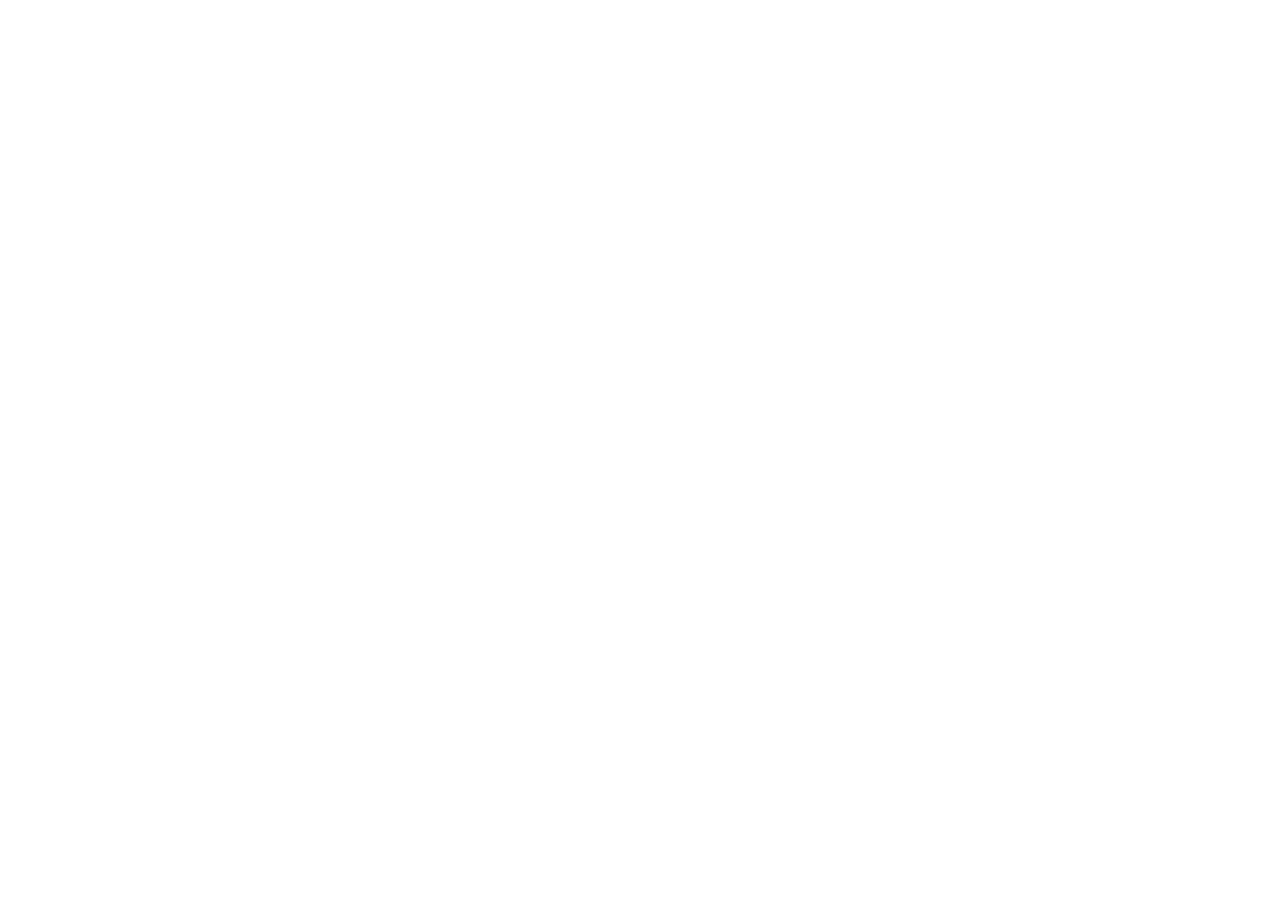
==== commit 01e98982: "Redirige l'ancienne adresse vers truffe.topo-host.com GitHub Pages publie cette branche : chaque pag" ====
--- a/index.html
+++ b/index.html
@@ -1,617 +1,20 @@
-<!DOCTYPE html>
+<!doctype html>
 <html lang="fr">
 <head>
 <meta charset="utf-8">
 <meta name="viewport" content="width=device-width, initial-scale=1">
-<title>La Truffe Gourmande — La pâtisserie qui s'adresse aux chiens</title>
-<meta name="description" content="Gâteaux d'anniversaire, biscuits et glaces cuisinés à la main. Sans sucre, sans sel. Le seul site de pâtisserie écrit pour les chiens — les humains servent à payer.">
-<link rel="preconnect" href="https://fonts.googleapis.com">
-<link rel="preconnect" href="https://fonts.gstatic.com" crossorigin>
-<link href="https://fonts.googleapis.com/css2?family=Fraunces:opsz,wght@9..144,400;9..144,600;9..144,700&family=Nunito:wght@400;600;700&display=swap" rel="stylesheet">
-<link rel="stylesheet" href="assets/css/style.css">
+<meta name="robots" content="noindex">
+<title>La Truffe Gourmande a déménagé</title>
+<link rel="canonical" href="https://truffe.topo-host.com/">
+<meta http-equiv="refresh" content="0; url=https://truffe.topo-host.com/">
+<script>
+  // Garde la page demandée : /truffe-gourmande/pour-ton-humain.html → truffe.topo-host.com/pour-ton-humain.html
+  var p = location.pathname.replace(/^\/truffe-gourmande/, '') || '/';
+  location.replace('https://truffe.topo-host.com' + p + location.search + location.hash);
+</script>
+<style>body{font:16px/1.5 system-ui,sans-serif;margin:0;padding:48px 16px;text-align:center;background:#fff8e7;color:#3b2414}a{color:#a2461b}</style>
 </head>
 <body>
-
-<!-- ============ SPRITE SVG ============ -->
-<svg width="0" height="0" style="position:absolute" aria-hidden="true">
-  <defs>
-    <symbol id="i-paw" viewBox="0 0 24 24">
-      <ellipse cx="12" cy="15.5" rx="5.4" ry="4.6"/>
-      <ellipse cx="5.6" cy="9.6" rx="2.5" ry="3.1" transform="rotate(-18 5.6 9.6)"/>
-      <ellipse cx="18.4" cy="9.6" rx="2.5" ry="3.1" transform="rotate(18 18.4 9.6)"/>
-      <ellipse cx="9.6" cy="5.2" rx="2.3" ry="3"/>
-      <ellipse cx="14.4" cy="5.2" rx="2.3" ry="3"/>
-    </symbol>
-    <symbol id="i-bone" viewBox="0 0 32 16">
-      <path d="M6 2.2a3.6 3.6 0 0 0-2.6 6.1A3.6 3.6 0 1 0 9.5 11h13a3.6 3.6 0 1 0 6.1-2.7A3.6 3.6 0 1 0 22.5 5h-13A3.6 3.6 0 0 0 6 2.2Z"/>
-    </symbol>
-    <symbol id="i-vet" viewBox="0 0 24 24" fill="none" stroke="currentColor" stroke-width="1.8" stroke-linecap="round" stroke-linejoin="round">
-      <path d="M12 21s-7.5-4.6-7.5-10A4.5 4.5 0 0 1 12 8.4 4.5 4.5 0 0 1 19.5 11c0 5.4-7.5 10-7.5 10Z"/>
-      <path d="M12 11.5v4M10 13.5h4"/>
-    </symbol>
-    <symbol id="i-leaf" viewBox="0 0 24 24" fill="none" stroke="currentColor" stroke-width="1.8" stroke-linecap="round" stroke-linejoin="round">
-      <path d="M20 4C10 4 4 9 4 16c0 2 .6 3.3.6 3.3S9 10 19 8"/><path d="M4.6 19.3C14 20 20 14 20 4"/>
-    </symbol>
-    <symbol id="i-oven" viewBox="0 0 24 24" fill="none" stroke="currentColor" stroke-width="1.8" stroke-linecap="round" stroke-linejoin="round">
-      <rect x="3" y="4" width="18" height="17" rx="3"/><path d="M3 9h18M7 6.5h.01M11 6.5h.01"/><rect x="7" y="12" width="10" height="6" rx="1.5"/>
-    </symbol>
-    <symbol id="i-truck" viewBox="0 0 24 24" fill="none" stroke="currentColor" stroke-width="1.8" stroke-linecap="round" stroke-linejoin="round">
-      <path d="M2.5 7h10.5v10H2.5zM13 10h4.2l2.8 3.2V17h-7z"/><circle cx="6.5" cy="18.5" r="1.8"/><circle cx="16.5" cy="18.5" r="1.8"/>
-    </symbol>
-    <symbol id="i-bowl" viewBox="0 0 24 24" fill="none" stroke="currentColor" stroke-width="1.8" stroke-linecap="round" stroke-linejoin="round">
-      <path d="M3 10h18l-1.6 7.4a3 3 0 0 1-2.9 2.3H7.5a3 3 0 0 1-2.9-2.3Z"/>
-      <path d="M6.5 10c0-2.5 2.5-4 5.5-4s5.5 1.5 5.5 4"/>
-    </symbol>
-    <symbol id="i-check" viewBox="0 0 24 24" fill="none" stroke="currentColor" stroke-width="2.4" stroke-linecap="round" stroke-linejoin="round"><path d="M4 12.5 9.5 18 20 6.5"/></symbol>
-    <symbol id="i-cross" viewBox="0 0 24 24" fill="none" stroke="currentColor" stroke-width="2.4" stroke-linecap="round" stroke-linejoin="round"><path d="M6 6l12 12M18 6 6 18"/></symbol>
-    <symbol id="i-lock" viewBox="0 0 24 24" fill="none" stroke="currentColor" stroke-width="1.8" stroke-linecap="round" stroke-linejoin="round">
-      <rect x="4" y="10" width="16" height="11" rx="2"/><path d="M8 10V7a4 4 0 0 1 8 0v3"/>
-    </symbol>
-  </defs>
-</svg>
-
-<a class="skip" href="#vitrine">Aller à la vitrine</a>
-
-<!-- ============ BANDEAU CONCEPT ============ -->
-<p class="strip">
-  <svg class="ico"><use href="#i-paw"/></svg>
-  Ce site est écrit pour les chiens. Les humains sont admis comme accompagnateurs et moyens de paiement.
-</p>
-
-<!-- ============ HEADER ============ -->
-<header class="header" id="top">
-  <div class="wrap header__in">
-    <a class="brand" href="#top" aria-label="La Truffe Gourmande, accueil">
-      <span class="brand__mark"><svg><use href="#i-paw"/></svg></span>
-      <span class="brand__txt">
-        <strong>La Truffe Gourmande</strong>
-        <small>la pâtisserie qui te parle à toi</small>
-      </span>
-    </a>
-
-    <nav class="nav" id="nav" aria-label="Navigation principale">
-      <a href="#vitrine">La vitrine</a>
-      <a href="#surmesure">Ton gâteau</a>
-      <a href="#recette">Ce qu'il y a dedans</a>
-      <a href="#meute">La meute</a>
-      <a href="pour-ton-humain.html">Pour ton humain</a>
-    </nav>
-
-    <div class="header__actions">
-      <button class="cart" id="cart" aria-label="Ouvrir ma gamelle">
-        <svg><use href="#i-bowl"/></svg>
-        <span class="cart__count" id="cartCount">0</span>
-      </button>
-      <button class="burger" id="burger" aria-label="Ouvrir le menu" aria-expanded="false"><span></span><span></span><span></span></button>
-    </div>
-  </div>
-</header>
-
-<main>
-
-<!-- ============ HERO ============ -->
-<section class="hero">
-  <div class="hero__blob hero__blob--a"></div>
-  <div class="hero__blob hero__blob--b"></div>
-
-  <div class="wrap hero__in">
-    <div class="hero__copy">
-      <p class="eyebrow"><svg class="ico ico--bone"><use href="#i-bone"/></svg> Fournil artisanal &middot; Le Mans</p>
-      <h1>Enfin une vitrine<br>où <em>tout</em> est pour toi.</h1>
-      <p class="lead">Gâteaux d'anniversaire, biscuits qui croquent, glaces qui fondent. Sans sucre, sans sel, sans rien qui te fasse du mal. Ton humain n'a le droit que de regarder — et de sortir sa carte à la fin.</p>
-      <div class="hero__cta">
-        <a class="btn btn--primary" href="#vitrine">Renifler la vitrine</a>
-        <a class="btn btn--ghost" href="#surmesure">Faire mon gâteau</a>
-      </div>
-      <dl class="hero__stats">
-        <div><dt>12 400</dt><dd>chiens sont passés avant toi</dd></div>
-        <div><dt>100 %</dt><dd>de la carte est pour toi</dd></div>
-        <div><dt>24 h</dt><dd>à attendre devant la porte</dd></div>
-      </dl>
-    </div>
-
-    <div class="hero__art" aria-hidden="true">
-      <div class="plate">
-        <svg class="cake" viewBox="0 0 240 240">
-          <ellipse cx="120" cy="212" rx="96" ry="16" fill="rgba(46,32,24,.05)"/>
-          <rect x="42" y="132" width="156" height="66" rx="14" fill="#B06E3F"/>
-          <rect x="42" y="120" width="156" height="26" rx="13" fill="#F6E3CE"/>
-          <rect x="42" y="96" width="156" height="40" rx="14" fill="#C98551"/>
-          <path d="M42 112c14 0 14 10 28 10s14-10 28-10 14 10 28 10 14-10 28-10 14 10 28 10 14-10 18-10v-16H42Z" fill="#FBEFE0"/>
-          <circle cx="120" cy="64" r="26" fill="#F3C7B4"/>
-          <use href="#i-paw" x="104" y="48" width="32" height="32" fill="#C4622D"/>
-          <rect x="116" y="86" width="8" height="18" rx="4" fill="#7A9E7E"/>
-          <g fill="#7A9E7E"><circle cx="66" cy="158" r="5"/><circle cx="174" cy="170" r="5"/></g>
-          <g fill="#F3C7B4"><circle cx="98" cy="176" r="5"/><circle cx="140" cy="152" r="5"/><circle cx="120" cy="182" r="5"/></g>
-        </svg>
-      </div>
-      <div class="badge-float badge-float--1"><strong>Sans sucre</strong><span>vraiment</span></div>
-      <div class="badge-float badge-float--2"><svg class="ico"><use href="#i-paw"/></svg><span>Goûté avant toi par les 3 chiens du fournil</span></div>
-    </div>
-  </div>
-</section>
-
-<!-- ============ BANDEAU CONFIANCE ============ -->
-<section class="trust" aria-label="Nos engagements">
-  <div class="wrap trust__grid">
-    <div class="trust__item"><svg class="ico"><use href="#i-vet"/></svg><p><strong>Ton vétérinaire a relu la carte</strong>Et il a dit oui. Pour une fois.</p></div>
-    <div class="trust__item"><svg class="ico"><use href="#i-leaf"/></svg><p><strong>Rien qui te fasse du mal</strong>Sucré à la banane, jamais au sucre</p></div>
-    <div class="trust__item"><svg class="ico"><use href="#i-oven"/></svg><p><strong>Cuit ce matin</strong>Pendant que tu dormais sur le canapé</p></div>
-    <div class="trust__item"><svg class="ico"><use href="#i-truck"/></svg><p><strong>Chez toi demain</strong>Tu peux commencer à attendre</p></div>
-  </div>
-</section>
-
-<!-- ============ VITRINE ============ -->
-<section class="section" id="vitrine">
-  <div class="wrap">
-    <header class="sec-head">
-      <p class="eyebrow"><svg class="ico ico--bone"><use href="#i-bone"/></svg> La vitrine du jour</p>
-      <h2>Tout est bon, tout est léchable</h2>
-      <p class="sec-head__lead">Six douceurs sorties du four ce matin. Toi tu choisis. Ton humain paie. Chacun son métier.</p>
-    </header>
-
-    <div class="filters" role="tablist" aria-label="Filtrer les pâtisseries">
-      <button class="chip is-on" data-filter="all" role="tab" aria-selected="true">Tout voir</button>
-      <button class="chip" data-filter="gateau" role="tab" aria-selected="false">Gâteaux</button>
-      <button class="chip" data-filter="biscuit" role="tab" aria-selected="false">Biscuits</button>
-      <button class="chip" data-filter="glace" role="tab" aria-selected="false">Glacé</button>
-      <button class="chip" data-filter="coffret" role="tab" aria-selected="false">Coffrets</button>
-    </div>
-
-    <div class="grid" id="grid">
-
-      <article class="card reveal" data-cat="gateau">
-        <div class="card__media" style="--tint:#FBE5D2">
-          <span class="tag tag--hot">Best-seller</span>
-          <svg viewBox="0 0 160 160" aria-hidden="true">
-            <ellipse cx="80" cy="138" rx="52" ry="9" fill="rgba(46,32,24,.045)"/>
-            <rect x="34" y="86" width="92" height="50" rx="12" fill="#B06E3F"/>
-            <rect x="34" y="74" width="92" height="22" rx="11" fill="#F6E3CE"/>
-            <rect x="34" y="56" width="92" height="30" rx="12" fill="#C98551"/>
-            <path d="M34 66c9 0 9 8 18 8s9-8 18-8 9 8 18 8 9-8 18-8 9 8 18 8V56H34Z" fill="#FBEFE0"/>
-            <use href="#i-paw" x="66" y="26" width="28" height="28" fill="#C4622D"/>
-            <g fill="#7A9E7E"><circle cx="52" cy="104" r="4"/><circle cx="112" cy="116" r="4"/></g>
-            <g fill="#F3C7B4"><circle cx="82" cy="118" r="4"/><circle cx="98" cy="98" r="4"/></g>
-          </svg>
-        </div>
-        <div class="card__body">
-          <h3><a class="card__link" href="produit-waouf-cake.html">Le Waouf Cake</a></h3>
-          <p>Carotte râpée, banane mûre, glaçage au yaourt de chèvre. Celui qu'on te sort une fois par an, avec une bougie que tu n'as pas le droit de manger.</p>
-          <ul class="chips-mini"><li>Carotte</li><li>Banane</li><li>Yaourt</li></ul>
-          <div class="card__foot">
-            <span class="price">24,90 €<small>/ 6 parts</small></span>
-            <button class="btn btn--small add" data-name="Waouf Cake" data-price="24,90">Dans ma gamelle</button>
-          </div>
-        </div>
-      </article>
-
-      <article class="card reveal" data-cat="biscuit">
-        <div class="card__media" style="--tint:#EDE6D6">
-          <svg viewBox="0 0 160 160" aria-hidden="true">
-            <ellipse cx="80" cy="134" rx="50" ry="9" fill="rgba(46,32,24,.045)"/>
-            <g transform="rotate(-14 64 63)"><use href="#i-bone" x="26" y="44" width="76" height="38" fill="#D9A566"/></g>
-            <g transform="rotate(9 96 89)"><use href="#i-bone" x="58" y="70" width="76" height="38" fill="#C08A4C"/></g>
-            <g transform="rotate(-4 68 112)"><use href="#i-bone" x="36" y="96" width="64" height="32" fill="#E7C08B"/></g>
-          </svg>
-        </div>
-        <div class="card__body">
-          <h3>Les Os Croustillants</h3>
-          <p>Patate douce, persil frais, farine de riz. Ça croque fort. Et ça arrange ton haleine, ce qui arrange tout le monde à la maison.</p>
-          <ul class="chips-mini"><li>Patate douce</li><li>Persil</li><li>Croquant</li></ul>
-          <div class="card__foot">
-            <span class="price">8,90 €<small>/ sachet 200 g</small></span>
-            <button class="btn btn--small add" data-name="Os Croustillants" data-price="8,90">Dans ma gamelle</button>
-          </div>
-        </div>
-      </article>
-
-      <article class="card reveal" data-cat="gateau">
-        <div class="card__media" style="--tint:#F1D6DA">
-          <svg viewBox="0 0 160 160" aria-hidden="true">
-            <ellipse cx="80" cy="136" rx="44" ry="8" fill="rgba(46,32,24,.045)"/>
-            <path d="M52 88h56l-8 44a6 6 0 0 1-6 5H66a6 6 0 0 1-6-5Z" fill="#C4622D"/>
-            <path d="M60 88h6l-4 49h-2a6 6 0 0 1-5-5Zm18 0h6l-2 49h-6Zm20 0h6l-6 44a6 6 0 0 1-4 5h-2Z" fill="#A95021" opacity=".55"/>
-            <rect x="48" y="82" width="64" height="11" rx="5.5" fill="#A95021"/>
-            <path d="M56 82c0-14 10-22 24-22s24 8 24 22Z" fill="#FBEFE0"/>
-            <circle cx="66" cy="72" r="10" fill="#FBEFE0"/><circle cx="94" cy="72" r="10" fill="#FBEFE0"/>
-            <circle cx="80" cy="60" r="11" fill="#FBEFE0"/>
-            <circle cx="80" cy="41" r="10" fill="#E8A08C"/>
-            <use href="#i-paw" x="71" y="32" width="18" height="18" fill="#8C3F18"/>
-            <g fill="#7A9E7E"><circle cx="62" cy="62" r="3"/><circle cx="98" cy="64" r="3"/><circle cx="80" cy="76" r="3"/></g>
-          </svg>
-        </div>
-        <div class="card__body">
-          <h3>Le Pupcake Cacahuète</h3>
-          <p>Beurre de cacahuète garanti sans xylitol, cœur de compote de pomme, chapeau de yaourt monté. Une bouchée si tu es labrador. Quatre si tu es chihuahua.</p>
-          <ul class="chips-mini"><li>Cacahuète</li><li>Pomme</li><li>Sans xylitol</li></ul>
-          <div class="card__foot">
-            <span class="price">4,50 €<small>/ pièce</small></span>
-            <button class="btn btn--small add" data-name="Pupcake Cacahuète" data-price="4,50">Dans ma gamelle</button>
-          </div>
-        </div>
-      </article>
-
-      <article class="card reveal" data-cat="glace">
-        <div class="card__media" style="--tint:#DCEAE2">
-          <span class="tag tag--new">Édition été</span>
-          <svg viewBox="0 0 160 160" aria-hidden="true">
-            <ellipse cx="80" cy="140" rx="34" ry="7" fill="rgba(46,32,24,.045)"/>
-            <rect x="74" y="104" width="12" height="34" rx="6" fill="#C98551"/>
-            <rect x="48" y="30" width="64" height="82" rx="30" fill="#FBEFE0"/>
-            <path d="M48 66c0-20 14-36 32-36s32 16 32 36c0 6-6 8-12 5s-10-4-16 0-12 6-18 2-18-1-18-7Z" fill="#F3C7B4"/>
-            <g fill="#7A9E7E"><circle cx="66" cy="88" r="4"/><circle cx="96" cy="80" r="4"/><circle cx="80" cy="98" r="4"/></g>
-            <use href="#i-paw" x="68" y="42" width="24" height="24" fill="#C4622D" opacity=".85"/>
-          </svg>
-        </div>
-        <div class="card__body">
-          <h3>La Truffe Givrée</h3>
-          <p>Banane, lait de coco, une pointe de menthe. Pour les après-midis d'août où tu fonds plus vite qu'elle, allongé sur le carrelage de la cuisine.</p>
-          <ul class="chips-mini"><li>Coco</li><li>Banane</li><li>À congeler</li></ul>
-          <div class="card__foot">
-            <span class="price">6,90 €<small>/ lot de 2</small></span>
-            <button class="btn btn--small add" data-name="Truffe Givrée" data-price="6,90">Dans ma gamelle</button>
-          </div>
-        </div>
-      </article>
-
-      <article class="card reveal" data-cat="biscuit">
-        <div class="card__media" style="--tint:#F6E7CF">
-          <svg viewBox="0 0 160 160" aria-hidden="true">
-            <ellipse cx="80" cy="136" rx="46" ry="8" fill="rgba(46,32,24,.045)"/>
-            <circle cx="80" cy="80" r="46" fill="#C98551"/>
-            <path d="M80 34a46 46 0 0 1 46 46c0 6-10 4-12 10s-12 6-18 2-14 10-22 6-10-12-18-12-12-8-10-16a46 46 0 0 1 34-36Z" fill="#FBEFE0"/>
-            <circle cx="80" cy="80" r="16" fill="#FDF6EE"/>
-            <circle cx="80" cy="80" r="16" fill="none" stroke="#C98551" stroke-width="3"/>
-            <g fill="#C4622D"><rect x="58" y="52" width="10" height="4" rx="2" transform="rotate(-20 63 54)"/><rect x="94" y="60" width="10" height="4" rx="2" transform="rotate(30 99 62)"/><rect x="70" y="106" width="10" height="4" rx="2" transform="rotate(12 75 108)"/></g>
-            <g fill="#7A9E7E"><rect x="100" y="92" width="10" height="4" rx="2" transform="rotate(-35 105 94)"/><rect x="50" y="86" width="10" height="4" rx="2" transform="rotate(18 55 88)"/></g>
-          </svg>
-        </div>
-        <div class="card__body">
-          <h3>Le Donut du Toutou</h3>
-          <p>Pomme fondante, cannelle douce, glaçage caroube. Le trou du milieu est prévu pour le doigt de ton humain, qui avait promis « juste une photo ».</p>
-          <ul class="chips-mini"><li>Pomme</li><li>Cannelle</li><li>Caroube</li></ul>
-          <div class="card__foot">
-            <span class="price">5,50 €<small>/ pièce</small></span>
-            <button class="btn btn--small add" data-name="Donut du Toutou" data-price="5,50">Dans ma gamelle</button>
-          </div>
-        </div>
-      </article>
-
-      <article class="card reveal" data-cat="coffret">
-        <div class="card__media" style="--tint:#E7DFF2">
-          <span class="tag tag--gift">Idée cadeau</span>
-          <svg viewBox="0 0 160 160" aria-hidden="true">
-            <ellipse cx="80" cy="136" rx="52" ry="8" fill="rgba(46,32,24,.045)"/>
-            <g transform="rotate(-16 62 52)"><use href="#i-bone" x="42" y="42" width="40" height="20" fill="#D9A566"/></g>
-            <circle cx="102" cy="52" r="12" fill="#F3C7B4"/>
-            <rect x="34" y="66" width="92" height="62" rx="10" fill="#C4622D"/>
-            <rect x="72" y="66" width="16" height="62" fill="#FBEFE0" opacity=".9"/>
-            <rect x="28" y="58" width="104" height="20" rx="8" fill="#A95021"/>
-            <path d="M80 58c-10-14-26-8-22 2 3 7 14 6 22-2Zm0 0c10-14 26-8 22 2-3 7-14 6-22-2Z" fill="#FBEFE0"/>
-            <use href="#i-paw" x="44" y="94" width="20" height="20" fill="#FBEFE0" opacity=".5"/>
-            <use href="#i-paw" x="98" y="100" width="20" height="20" fill="#FBEFE0" opacity=".5"/>
-          </svg>
-        </div>
-        <div class="card__body">
-          <h3>Coffret « Bonne Patte »</h3>
-          <p>Douze pièces, ruban de coton, carte à écrire. Pour ton anniversaire d'adoption — la date que ton humain a notée quelque part et qu'il oublie quand même.</p>
-          <ul class="chips-mini"><li>12 pièces</li><li>Carte offerte</li><li>Ruban coton</li></ul>
-          <div class="card__foot">
-            <span class="price">32,00 €<small>/ coffret</small></span>
-            <button class="btn btn--small add" data-name="Coffret Bonne Patte" data-price="32,00">Dans ma gamelle</button>
-          </div>
-        </div>
-      </article>
-
-    </div>
-  </div>
-</section>
-
-<!-- ============ SUR-MESURE ============ -->
-<section class="section section--alt" id="surmesure">
-  <div class="wrap builder">
-    <div class="builder__copy">
-      <p class="eyebrow"><svg class="ico ico--bone"><use href="#i-bone"/></svg> Sur-mesure</p>
-      <h2>Le gâteau de <em>ton</em> anniversaire</h2>
-      <p class="sec-head__lead">Tu ne sais pas quel jour on est. Ton humain, si. Fais-lui choisir la base et écrire ton prénom : c'est cuit le matin, chez toi le lendemain.</p>
-
-      <div class="field">
-        <label for="dogName">Ton prénom (celui des bêtises, pas celui du vétérinaire)</label>
-        <input id="dogName" type="text" maxlength="12" placeholder="Gribouille" value="Gribouille" autocomplete="off">
-      </div>
-
-      <fieldset class="field">
-        <legend>Ta base</legend>
-        <div class="swatches" id="swatches">
-          <button class="swatch is-on" data-base="#C98551" data-top="#FBEFE0" data-label="Carotte &amp; banane"><i style="background:#C98551"></i>Carotte</button>
-          <button class="swatch" data-base="#B4726A" data-top="#F7DFE3" data-label="Betterave &amp; pomme"><i style="background:#B4726A"></i>Betterave</button>
-          <button class="swatch" data-base="#8FA97F" data-top="#E9F0E2" data-label="Épinard &amp; poire"><i style="background:#8FA97F"></i>Épinard</button>
-          <button class="swatch" data-base="#9C7B5A" data-top="#F1E2CE" data-label="Caroube &amp; cacahuète"><i style="background:#9C7B5A"></i>Caroube</button>
-        </div>
-      </fieldset>
-
-      <fieldset class="field">
-        <legend>Ta taille</legend>
-        <div class="sizes" id="sizes">
-          <button class="size is-on" data-price="19,90" data-label="Petit museau">Petit museau<small>jusqu'à 8 kg</small></button>
-          <button class="size" data-price="26,90" data-label="Bon gabarit">Bon gabarit<small>8 à 25 kg</small></button>
-          <button class="size" data-price="34,90" data-label="Grande gueule">Grande gueule<small>25 kg et plus</small></button>
-        </div>
-      </fieldset>
-
-      <div class="builder__foot">
-        <div>
-          <span class="price price--lg" id="buildPrice">19,90 €</span>
-          <small id="buildLabel">Carotte &amp; banane · Petit museau</small>
-        </div>
-        <button class="btn btn--primary add" id="buildAdd" data-name="Ton gâteau sur-mesure" data-price="19,90">Mettre au four</button>
-      </div>
-    </div>
-
-    <div class="builder__preview">
-      <div class="plate plate--sm">
-        <svg class="cake" viewBox="0 0 240 240" aria-hidden="true">
-          <ellipse cx="120" cy="212" rx="92" ry="15" fill="rgba(46,32,24,.05)"/>
-          <rect x="44" y="130" width="152" height="68" rx="14" id="pBase1" fill="#C98551"/>
-          <rect x="44" y="118" width="152" height="26" rx="13" id="pCream" fill="#FBEFE0"/>
-          <rect x="44" y="94" width="152" height="40" rx="14" id="pBase2" fill="#C98551"/>
-          <path id="pDrip" d="M44 110c14 0 14 10 28 10s14-10 28-10 14 10 28 10 14-10 28-10 14 10 28 10 14-10 16-10V94H44Z" fill="#FBEFE0"/>
-          <circle cx="120" cy="62" r="24" fill="#F3C7B4"/>
-          <use href="#i-paw" x="106" y="48" width="28" height="28" fill="#C4622D"/>
-          <rect x="116" y="82" width="8" height="18" rx="4" fill="#7A9E7E"/>
-          <text id="pName" x="120" y="172" text-anchor="middle" font-family="Fraunces, Georgia, serif" font-size="26" fill="#FBEFE0">Gribouille</text>
-        </svg>
-      </div>
-      <p class="builder__note"><svg class="ico"><use href="#i-paw"/></svg> Ton prénom écrit à la poche, au yaourt. Il ne tiendra pas longtemps — on sait.</p>
-    </div>
-  </div>
-</section>
-
-<!-- ============ INGREDIENTS ============ -->
-<section class="section" id="recette">
-  <div class="wrap">
-    <header class="sec-head sec-head--center">
-      <p class="eyebrow"><svg class="ico ico--bone"><use href="#i-bone"/></svg> La recette, sans filtre</p>
-      <h2>Ce qu'il y a dedans.<br>Et ce qu'il n'y aura jamais.</h2>
-    </header>
-
-    <div class="lists">
-      <div class="list list--yes">
-        <h3><svg class="ico"><use href="#i-check"/></svg> Dans tes fournées</h3>
-        <ul>
-          <li>Farine de riz et de pois chiche</li>
-          <li>Purée de patate douce et de potiron</li>
-          <li>Banane mûre, pomme, poire — le sucre s'arrête là</li>
-          <li>Beurre de cacahuète garanti sans xylitol</li>
-          <li>Yaourt de chèvre et fromage blanc égoutté</li>
-          <li>Caroube, cannelle, persil, menthe</li>
-        </ul>
-      </div>
-      <div class="list list--no">
-        <h3><svg class="ico"><use href="#i-cross"/></svg> Jamais, même pas un peu</h3>
-        <ul>
-          <li>Sucre raffiné et édulcorants</li>
-          <li>Xylitol — toxique pour toi, point final</li>
-          <li>Chocolat, raisin, oignon, avocat</li>
-          <li>Sel ajouté</li>
-          <li>Colorants et arômes de synthèse</li>
-          <li>Conservateurs : ça tient 5 jours, c'est normal</li>
-        </ul>
-      </div>
-    </div>
-
-    <p class="note-vet"><svg class="ico"><use href="#i-vet"/></svg> Chaque recette est relue par un vétérinaire nutritionniste. Une friandise reste une friandise : pas plus de 10 % de ta ration du jour. On sait, c'est injuste. Ce n'est pas nous qui faisons les règles.</p>
-  </div>
-</section>
-
-<!-- ============ AVIS ============ -->
-<section class="section section--dark" id="meute">
-  <div class="wrap">
-    <header class="sec-head sec-head--center">
-      <p class="eyebrow"><svg class="ico"><use href="#i-paw"/></svg> La meute a goûté avant toi</p>
-      <h2>Des avis à quatre pattes</h2>
-      <p class="sec-head__lead">Dictés par des chiens, tapés par leurs humains.</p>
-    </header>
-
-    <div class="quotes">
-      <figure class="quote reveal">
-        <div class="stars" aria-label="5 sur 5">★★★★★</div>
-        <blockquote>J'ai fait trois fois le tour du salon avant même d'avoir eu le droit de goûter. Le carton sentait déjà l'anniversaire.</blockquote>
-        <figcaption><span class="avatar" style="--tint:#C98551"><svg><use href="#i-paw"/></svg></span><div><strong>Gribouille</strong><small>Border collie · 3 ans · Waouf Cake</small></div></figcaption>
-      </figure>
-      <figure class="quote reveal">
-        <div class="stars" aria-label="5 sur 5">★★★★★</div>
-        <blockquote>Mon humain a mordu dans un pupcake pour vérifier. Il a dit « c'est pas mauvais » d'un air très gêné. Je l'ai fixé jusqu'à ce qu'il repose le reste.</blockquote>
-        <figcaption><span class="avatar" style="--tint:#B4726A"><svg><use href="#i-paw"/></svg></span><div><strong>Nougat</strong><small>Beagle · 5 ans · Pupcake Cacahuète</small></div></figcaption>
-      </figure>
-      <figure class="quote reveal">
-        <div class="stars" aria-label="5 sur 5">★★★★★</div>
-        <blockquote>Quatorze ans que j'attendais qu'on m'apporte un gâteau à moi. Il n'est jamais trop tard. Et la glace passe très bien sur mes vieilles dents.</blockquote>
-        <figcaption><span class="avatar" style="--tint:#7A9E7E"><svg><use href="#i-paw"/></svg></span><div><strong>Baccara</strong><small>Labrador · 14 ans · Truffe Givrée</small></div></figcaption>
-      </figure>
-    </div>
-  </div>
-</section>
-
-<!-- ============ NEWSLETTER ============ -->
-<section class="section newsletter" id="niche">
-  <div class="wrap news__in">
-    <div>
-      <p class="eyebrow"><svg class="ico ico--bone"><use href="#i-bone"/></svg> La niche à bonnes nouvelles</p>
-      <h2>Une recette par mois,<br>et la fournée du samedi.</h2>
-      <p class="sec-head__lead">Tu n'as pas d'adresse e-mail. Va chercher celle de ton humain, il en a plusieurs et il n'en utilise aucune.</p>
-    </div>
-    <form class="news__form" id="newsForm" novalidate>
-      <label class="sr-only" for="email">L'e-mail de ton humain</label>
-      <input id="email" type="email" placeholder="l-email-de-ton-humain@exemple.fr" required>
-      <button class="btn btn--primary" type="submit">Il s'inscrit</button>
-      <p class="news__msg" id="newsMsg" role="status"></p>
-    </form>
-  </div>
-</section>
-
-</main>
-
-<!-- ============ FOOTER ============ -->
-<footer class="footer">
-  <div class="wrap footer__grid">
-    <div class="footer__brand">
-      <a class="brand brand--light" href="#top">
-        <span class="brand__mark"><svg><use href="#i-paw"/></svg></span>
-        <span class="brand__txt"><strong>La Truffe Gourmande</strong><small>la pâtisserie qui te parle à toi</small></span>
-      </a>
-      <p>Fournil au 14 rue des Quatre-Pattes, 72000 Le Mans.</p>
-    </div>
-    <nav aria-label="Boutique"><h4>Pour toi</h4><a href="#vitrine">La vitrine</a><a href="#surmesure">Ton gâteau</a><a href="#vitrine">Coffrets</a><a href="#vitrine">Carte cadeau</a></nav>
-    <nav aria-label="La maison"><h4>La maison</h4><a href="#recette">Ce qu'il y a dedans</a><a href="#meute">Les avis</a><a href="#niche">Nous écrire</a><a href="#top">Le fournil</a></nav>
-    <nav aria-label="Pour les humains"><h4>Pour ton humain</h4><a href="pour-ton-humain.html#livraison">Livraison</a><a href="pour-ton-humain.html#conservation">Conservation</a><a href="pour-ton-humain.html#toxiques">Aliments à risque</a><a href="pour-ton-humain.html#contact">Nous joindre</a></nav>
-  </div>
-  <div class="wrap footer__bar">
-    <p>© 2026 La Truffe Gourmande — fait à la main, léché à la truffe.</p>
-    <p class="footer__paws"><svg class="ico"><use href="#i-paw"/></svg><svg class="ico"><use href="#i-paw"/></svg><svg class="ico"><use href="#i-paw"/></svg></p>
-  </div>
-</footer>
-
-<!-- ============ TUNNEL DE COMMANDE ============ -->
-<div class="sheet" id="sheet" hidden>
-  <div class="sheet__backdrop" data-close></div>
-
-  <div class="sheet__panel" id="sheetPanel" role="dialog" aria-modal="true" aria-labelledby="sheetTitle">
-    <button class="sheet__close" data-close aria-label="Fermer">
-      <svg class="ico"><use href="#i-cross"/></svg>
-    </button>
-
-    <ol class="steps" id="steps" aria-hidden="true">
-      <li data-for="1">Ta gamelle</li>
-      <li data-for="2">La route</li>
-      <li data-for="3">Ton humain</li>
-    </ol>
-
-    <!-- Étape 1 : la gamelle -->
-    <section class="step is-on" data-step="1">
-      <h2 id="sheetTitle">Ta gamelle</h2>
-      <p class="step__lead" id="recapLead">Voilà ce que tu as réussi à faire tomber dedans.</p>
-
-      <ul class="recap" id="recap"></ul>
-
-      <div class="recap__total">
-        <span>Total</span>
-        <strong id="recapTotal">0,00 €</strong>
-      </div>
-      <p class="recap__ship"><svg class="ico"><use href="#i-truck"/></svg> Livraison offerte dès 35 € — sinon 4,90 €, et ce n'est pas toi qui paies.</p>
-
-      <div class="step__foot">
-        <button class="btn btn--primary" data-go="2" id="toStep2">C'est tout ce que je veux</button>
-      </div>
-    </section>
-
-    <!-- Étape 2 : l'adresse -->
-    <section class="step" data-step="2">
-      <h2>Où est-ce qu'on livre ?</h2>
-      <p class="step__lead">Tu sais y rentrer les yeux fermés. L'écrire, c'est une autre histoire. Fais-toi aider.</p>
-
-      <div class="form-grid">
-        <label>Ton nom<input type="text" placeholder="Gribouille" autocomplete="off"></label>
-        <label>Le nom sur la boîte aux lettres<input type="text" placeholder="Celui de ton humain" autocomplete="off"></label>
-        <label class="full">La rue du bout de ta promenade<input type="text" placeholder="12 rue des Marronniers" autocomplete="off"></label>
-        <label>Code postal<input type="text" placeholder="72000" autocomplete="off"></label>
-        <label>Ville<input type="text" placeholder="Le Mans" autocomplete="off"></label>
-      </div>
-
-      <div class="choice">
-        <label><input type="radio" name="sonnette" checked><span><strong>Le livreur peut sonner</strong>Tu aboieras. C'est prévu. C'est même l'idée.</span></label>
-        <label><input type="radio" name="sonnette"><span><strong>Surtout ne pas sonner</strong>Tu dors de 9 h à 17 h et ça ne se négocie pas.</span></label>
-      </div>
-
-      <div class="step__foot">
-        <button class="btn btn--ghost" data-go="1">Revenir à la gamelle</button>
-        <button class="btn btn--primary" data-go="3">Continuer</button>
-      </div>
-    </section>
-
-    <!-- Étape 3 : le passage de relais -->
-    <section class="step step--call" data-step="3">
-      <div class="call__art" aria-hidden="true">
-        <svg viewBox="0 0 200 150">
-          <ellipse cx="100" cy="134" rx="58" ry="8" fill="rgba(46,32,24,.06)"/>
-          <!-- chien assis, de dos, qui lève la tête -->
-          <path d="M78 132c-4-16-6-30-4-44 2-16 12-26 26-26s24 10 26 26c2 14 0 28-4 44Z" fill="#C98551"/>
-          <path d="M92 132c-2-12-3-22-2-32 1-11 5-18 10-18s9 7 10 18c1 10 0 20-2 32Z" fill="#B06E3F" opacity=".45"/>
-          <path d="M126 118c10-6 16-16 14-24-2-7-8-6-9 1-1 6-4 12-9 16Z" fill="#C98551"/>
-          <circle cx="100" cy="52" r="24" fill="#D9975F"/>
-          <path d="M78 44c-6-14-4-24 2-24s10 8 11 17Zm44 0c6-14 4-24-2-24s-10 8-11 17Z" fill="#B06E3F"/>
-          <circle cx="91" cy="50" r="3.2" fill="#2E2018"/><circle cx="109" cy="50" r="3.2" fill="#2E2018"/>
-          <ellipse cx="100" cy="60" rx="5" ry="4" fill="#2E2018"/>
-          <path d="M100 64v4M100 68c-3 4-9 3-9-2M100 68c3 4 9 3 9-2" stroke="#2E2018" stroke-width="2" fill="none" stroke-linecap="round"/>
-          <g class="call__bark">
-            <path d="M136 22h44a8 8 0 0 1 8 8v20a8 8 0 0 1-8 8h-30l-11 9 2-9h-5a8 8 0 0 1-8-8V30a8 8 0 0 1 8-8Z" fill="#C4622D"/>
-            <text x="162" y="47" text-anchor="middle" font-family="Fraunces, Georgia, serif" font-size="19" font-weight="600" fill="#FBEFE0">Wouf</text>
-          </g>
-        </svg>
-      </div>
-
-      <h2>Va chercher ton humain.</h2>
-      <p class="step__lead">Tu as fait le plus dur : tu as choisi. Mais la carte est dans une poche, et les poches, c'est leur département. Ramène-le devant l'écran.</p>
-
-      <ul class="tips">
-        <li><span>1</span>Un aboiement. Un seul, sec, pour l'intriguer.</li>
-        <li><span>2</span>La tête posée sur son genou, sans un bruit.</li>
-        <li><span>3</span>Le fixer sans cligner. Technique avancée, taux de réussite 94 %.</li>
-      </ul>
-
-      <div class="step__foot">
-        <button class="btn btn--ghost" data-go="2">Attends, je change un truc</button>
-        <button class="btn btn--primary" data-go="4">Il est là <svg class="ico"><use href="#i-paw"/></svg></button>
-      </div>
-    </section>
-
-    <!-- Étape 4 : mode humain -->
-    <section class="step" data-step="4">
-      <p class="human-tag">Mode humain — le chien peut se coucher</p>
-      <h2>Paiement sécurisé</h2>
-      <p class="step__lead">Bonjour. Vous finalisez la commande de votre animal. Merci de vérifier le montant avant de valider.</p>
-
-      <div class="pay">
-        <div class="pay__row"><span>Sous-total</span><strong id="paySub">0,00 €</strong></div>
-        <div class="pay__row"><span>Livraison</span><strong id="payShip">4,90 €</strong></div>
-        <div class="pay__row pay__row--total"><span>Total à régler</span><strong id="payTotal">0,00 €</strong></div>
-      </div>
-
-      <div class="form-grid form-grid--pay">
-        <label class="full">Numéro de carte<input type="text" placeholder="•••• •••• •••• ••••" disabled></label>
-        <label>Expiration<input type="text" placeholder="MM / AA" disabled></label>
-        <label>Cryptogramme<input type="text" placeholder="•••" disabled></label>
-      </div>
-      <p class="pay__mock">Maquette de démonstration — les champs sont désactivés, aucun paiement n'est traité.</p>
-
-      <div class="step__foot">
-        <button class="btn btn--ghost" data-go="3">Retour</button>
-        <button class="btn btn--pay" data-go="5"><svg class="ico"><use href="#i-lock"/></svg> Régler <span id="payBtnTotal">0,00 €</span></button>
-      </div>
-    </section>
-
-    <!-- Étape 5 : confirmation -->
-    <section class="step step--done" data-step="5">
-      <div class="done__mark" aria-hidden="true"><svg class="ico"><use href="#i-check"/></svg></div>
-      <h2>C'est bon. Tu peux retourner dormir.</h2>
-      <p class="step__lead">Ton humain a fait ce qu'il fallait. Le colis part demain à 6 h, il sera chez toi dans la journée.</p>
-
-      <ul class="tips tips--plain">
-        <li><span><svg class="ico"><use href="#i-oven"/></svg></span>On cuit ta commande demain matin, avant l'ouverture.</li>
-        <li><span><svg class="ico"><use href="#i-truck"/></svg></span>Tu peux commencer à attendre derrière la porte. Rien ne presse, mais on te comprend.</li>
-        <li><span><svg class="ico"><use href="#i-paw"/></svg></span>On enverra le suivi à ton humain. Toi, tu n'as pas d'adresse. C'est le seul avantage qu'il te reste.</li>
-      </ul>
-
-      <div class="step__foot">
-        <button class="btn btn--primary" data-close>Retourner à la vitrine</button>
-      </div>
-    </section>
-
-  </div>
-</div>
-
-<div class="toast" id="toast" role="status" aria-live="polite"></div>
-
-<script src="assets/js/main.js"></script>
+<p>La Truffe Gourmande a déménagé sur <a href="https://truffe.topo-host.com/">truffe.topo-host.com</a>.</p>
 </body>
 </html>
